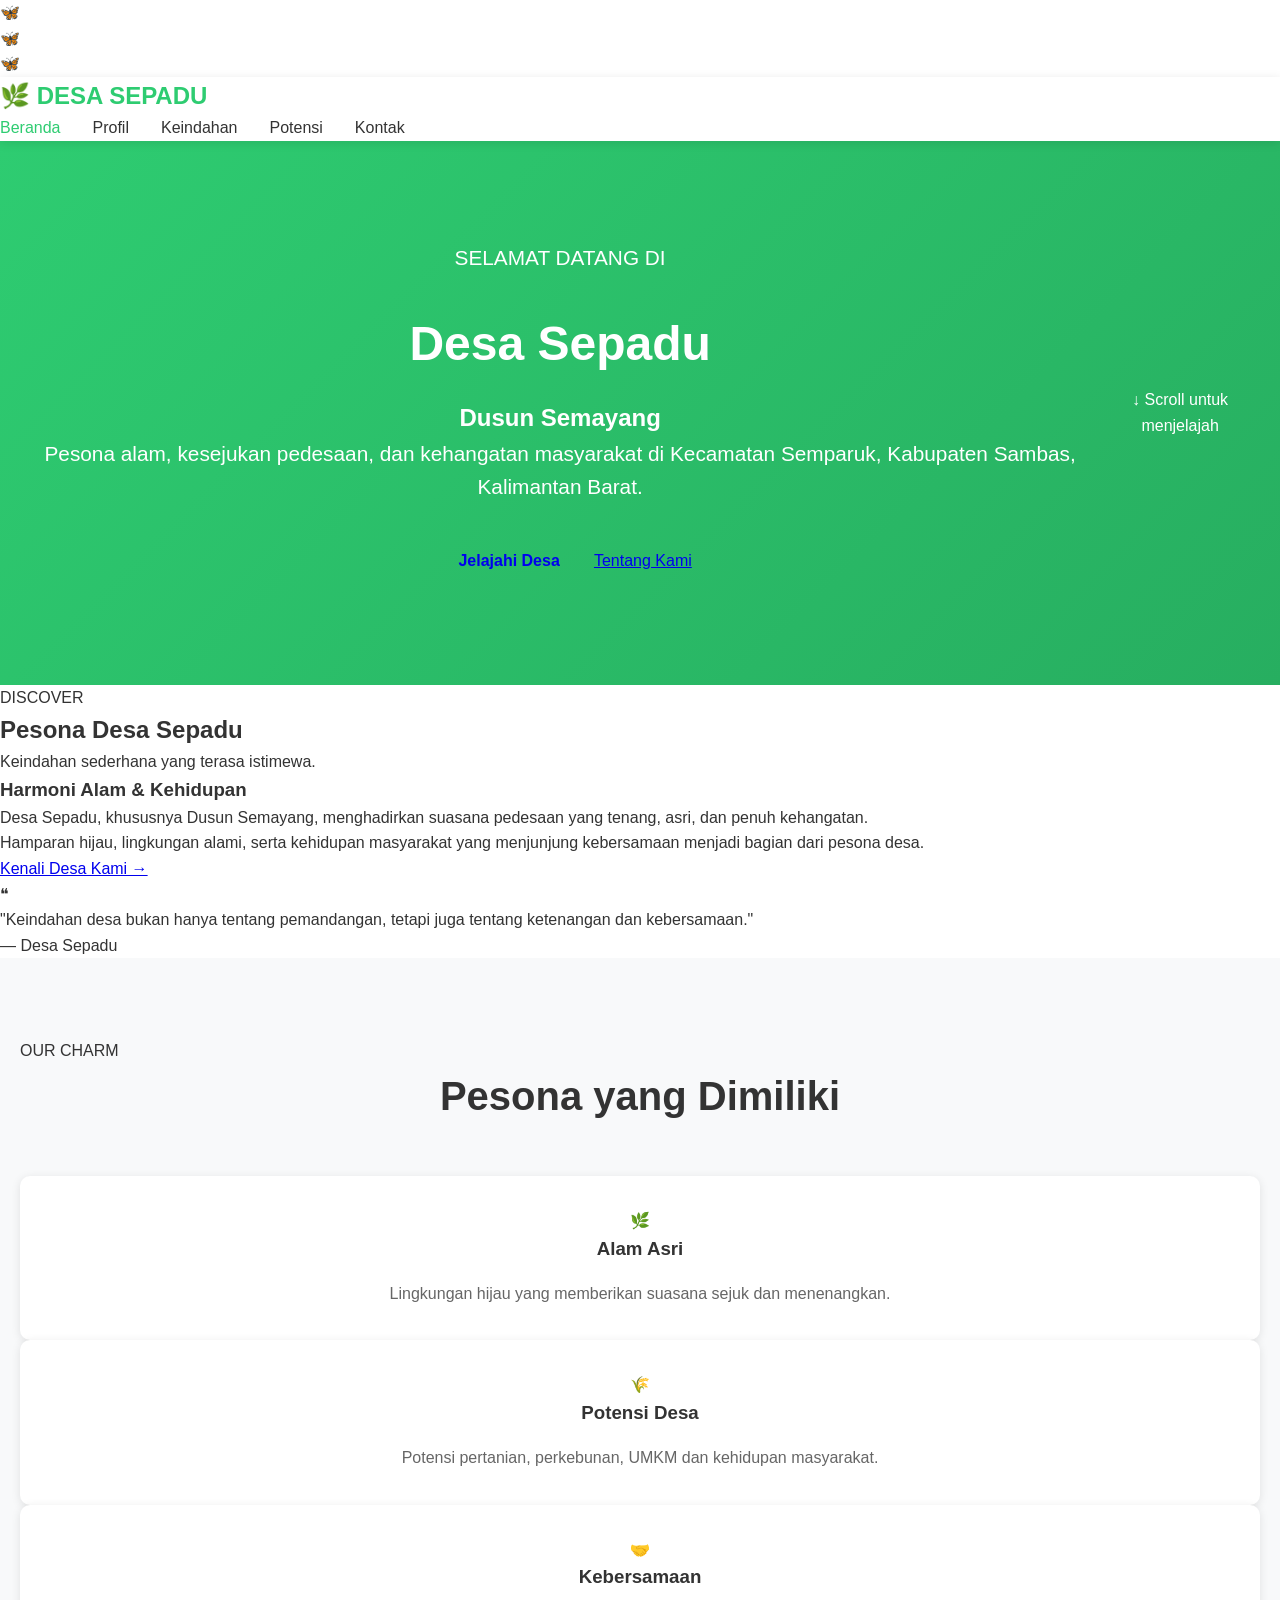
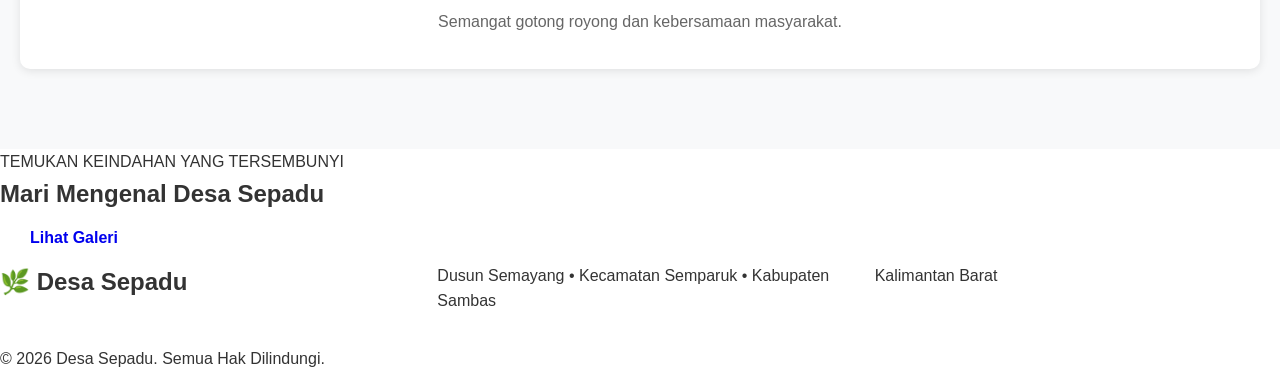
==== index.html @ e0d4a0a9 "Create index.html" ====
<!DOCTYPE html>
<html lang="id">
<head>
    <meta charset="UTF-8">
    <meta name="viewport" content="width=device-width, initial-scale=1.0">

    <title>Desa Sepadu | Dusun Semayang</title>

    <link rel="stylesheet" href="css/style.css">
</head>

<body>

<!-- ANIMASI KUPU-KUPU -->
<div class="butterfly butterfly1">🦋</div>
<div class="butterfly butterfly2">🦋</div>
<div class="butterfly butterfly3">🦋</div>

<header>

    <nav class="navbar">

        <div class="logo">
            <span>🌿</span> DESA SEPADU
        </div>

        <ul class="nav-menu">

            <li>
                <a href="index.html" class="active">
                    Beranda
                </a>
            </li>

            <li>
                <a href="profil.html">
                    Profil
                </a>
            </li>

            <li>
                <a href="keindahan.html">
                    Keindahan
                </a>
            </li>

            <li>
                <a href="potensi.html">
                    Potensi
                </a>
            </li>

            <li>
                <a href="kontak.html">
                    Kontak
                </a>
            </li>

        </ul>

    </nav>

</header>


<!-- HERO -->

<section class="hero">

    <div class="hero-content">

        <p class="small-title">
            SELAMAT DATANG DI
        </p>

        <h1>
            Desa Sepadu
        </h1>

        <h2>
            Dusun Semayang
        </h2>

        <p class="hero-description">
            Pesona alam, kesejukan pedesaan, dan
            kehangatan masyarakat di Kecamatan
            Semparuk, Kabupaten Sambas,
            Kalimantan Barat.
        </p>

        <div class="hero-buttons">

            <a href="keindahan.html" class="btn">
                Jelajahi Desa
            </a>

            <a href="profil.html" class="btn-outline">
                Tentang Kami
            </a>

        </div>

    </div>

    <div class="scroll">
        ↓ Scroll untuk menjelajah
    </div>

</section>


<!-- INTRO -->

<section class="section intro">

    <div class="section-title">

        <span>DISCOVER</span>

        <h2>
            Pesona Desa Sepadu
        </h2>

        <p>
            Keindahan sederhana yang terasa istimewa.
        </p>

    </div>


    <div class="intro-grid">

        <div class="intro-text">

            <h3>
                Harmoni Alam & Kehidupan
            </h3>

            <p>
                Desa Sepadu, khususnya Dusun Semayang,
                menghadirkan suasana pedesaan yang
                tenang, asri, dan penuh kehangatan.
            </p>

            <p>
                Hamparan hijau, lingkungan alami,
                serta kehidupan masyarakat yang
                menjunjung kebersamaan menjadi bagian
                dari pesona desa.
            </p>

            <a href="profil.html" class="text-link">
                Kenali Desa Kami →
            </a>

        </div>


        <div class="quote-card">

            <div class="quote-icon">
                ❝
            </div>

            <p>
                "Keindahan desa bukan hanya tentang
                pemandangan, tetapi juga tentang
                ketenangan dan kebersamaan."
            </p>

            <span>
                — Desa Sepadu
            </span>

        </div>

    </div>

</section>


<!-- KEUNGGULAN -->

<section class="section features">

    <div class="section-title">

        <span>OUR CHARM</span>

        <h2>
            Pesona yang Dimiliki
        </h2>

    </div>


    <div class="feature-grid">

        <div class="feature-card">

            <div class="icon">
                🌿
            </div>

            <h3>
                Alam Asri
            </h3>

            <p>
                Lingkungan hijau yang memberikan
                suasana sejuk dan menenangkan.
            </p>

        </div>


        <div class="feature-card">

            <div class="icon">
                🌾
            </div>

            <h3>
                Potensi Desa
            </h3>

            <p>
                Potensi pertanian, perkebunan,
                UMKM dan kehidupan masyarakat.
            </p>

        </div>


        <div class="feature-card">

            <div class="icon">
                🤝
            </div>

            <h3>
                Kebersamaan
            </h3>

            <p>
                Semangat gotong royong dan
                kebersamaan masyarakat.
            </p>

        </div>

    </div>

</section>


<!-- CTA -->

<section class="cta">

    <div>

        <p>
            TEMUKAN KEINDAHAN YANG TERSEMBUNYI
        </p>

        <h2>
            Mari Mengenal Desa Sepadu
        </h2>

        <a href="keindahan.html" class="btn">
            Lihat Galeri
        </a>

    </div>

</section>


<footer>

    <div class="footer-content">

        <h2>
            🌿 Desa Sepadu
        </h2>

        <p>
            Dusun Semayang • Kecamatan Semparuk
            • Kabupaten Sambas
        </p>

        <p>
            Kalimantan Barat
        </p>

    </div>

    <div class="copyright">
        © 2026 Desa Sepadu. Semua Hak Dilindungi.
    </div>

</footer>


<script src="js/script.js"></script>

</body>
</html>
---- css/style.css ----
* {
    margin: 0;
    padding: 0;
    box-sizing: border-box;
}

:root {
    --primary-color: #2ecc71;
    --secondary-color: #27ae60;
    --text-color: #333;
    --light-text: #666;
    --bg-color: #f8f9fa;
    --white: #ffffff;
    --shadow: 0 2px 10px rgba(0, 0, 0, 0.1);
}

body {
    font-family: 'Segoe UI', Tahoma, Geneva, Verdana, sans-serif;
    line-height: 1.6;
    color: var(--text-color);
}

.container {
    max-width: 1200px;
    margin: 0 auto;
    padding: 0 20px;
}

/* Navigation Bar */
.navbar {
    background-color: var(--white);
    box-shadow: var(--shadow);
    position: sticky;
    top: 0;
    z-index: 100;
}

.navbar .container {
    display: flex;
    justify-content: space-between;
    align-items: center;
    padding: 1rem 20px;
}

.logo {
    font-size: 1.5rem;
    font-weight: bold;
    color: var(--primary-color);
}

.nav-menu {
    display: flex;
    list-style: none;
    gap: 2rem;
}

.nav-menu a {
    text-decoration: none;
    color: var(--text-color);
    transition: color 0.3s ease;
    font-weight: 500;
}

.nav-menu a:hover,
.nav-menu a.active {
    color: var(--primary-color);
}

.hamburger {
    display: none;
    flex-direction: column;
    cursor: pointer;
}

.hamburger span {
    width: 25px;
    height: 3px;
    background-color: var(--text-color);
    margin: 5px 0;
    transition: 0.3s;
}

/* Hero Section */
.hero {
    background: linear-gradient(135deg, var(--primary-color), var(--secondary-color));
    color: var(--white);
    padding: 100px 20px;
    text-align: center;
    min-height: 500px;
    display: flex;
    align-items: center;
    justify-content: center;
}

.hero-content h1 {
    font-size: 3rem;
    margin-bottom: 1rem;
    animation: slideDown 0.8s ease;
}

.hero-content p {
    font-size: 1.3rem;
    margin-bottom: 2rem;
    animation: slideUp 0.8s ease;
}

@keyframes slideDown {
    from {
        opacity: 0;
        transform: translateY(-30px);
    }
    to {
        opacity: 1;
        transform: translateY(0);
    }
}

@keyframes slideUp {
    from {
        opacity: 0;
        transform: translateY(30px);
    }
    to {
        opacity: 1;
        transform: translateY(0);
    }
}

/* Buttons */
.btn {
    display: inline-block;
    padding: 12px 30px;
    border: none;
    border-radius: 5px;
    cursor: pointer;
    text-decoration: none;
    font-weight: 600;
    transition: all 0.3s ease;
    font-size: 1rem;
}

.btn-primary {
    background-color: var(--primary-color);
    color: var(--white);
}

.btn-primary:hover {
    background-color: var(--secondary-color);
    transform: translateY(-2px);
    box-shadow: 0 5px 15px rgba(46, 204, 113, 0.4);
}

.btn-secondary {
    background-color: var(--secondary-color);
    color: var(--white);
}

.btn-secondary:hover {
    background-color: var(--primary-color);
    transform: translateY(-2px);
}

.btn-add {
    background-color: var(--primary-color);
    color: var(--white);
    width: 100%;
    margin-top: 1rem;
}

.btn-add:hover {
    background-color: var(--secondary-color);
}

/* Features Section */
.features {
    padding: 80px 20px;
    background-color: var(--bg-color);
}

.features h2 {
    text-align: center;
    font-size: 2.5rem;
    margin-bottom: 3rem;
    color: var(--text-color);
}

.features-grid {
    display: grid;
    grid-template-columns: repeat(auto-fit, minmax(250px, 1fr));
    gap: 2rem;
}

.feature-card {
    background-color: var(--white);
    padding: 2rem;
    border-radius: 10px;
    text-align: center;
    box-shadow: var(--shadow);
    transition: transform 0.3s ease, box-shadow 0.3s ease;
}

.feature-card:hover {
    transform: translateY(-10px);
    box-shadow: 0 10px 25px rgba(0, 0, 0, 0.15);
}

.feature-icon {
    font-size: 3rem;
    margin-bottom: 1rem;
}

.feature-card h3 {
    color: var(--text-color);
    margin-bottom: 1rem;
}

.feature-card p {
    color: var(--light-text);
    line-height: 1.8;
}

/* Products Section */
.latest-products {
    padding: 80px 20px;
}

.latest-products h2 {
    text-align: center;
    font-size: 2.5rem;
    margin-bottom: 3rem;
    color: var(--text-color);
}

.products-grid {
    display: grid;
    grid-template-columns: repeat(auto-fit, minmax(280px, 1fr));
    gap: 2rem;
    margin-bottom: 2rem;
}

.product-card {
    background-color: var(--white);
    border-radius: 10px;
    overflow: hidden;
    box-shadow: var(--shadow);
    transition: transform 0.3s ease, box-shadow 0.3s ease;
}

.product-card:hover {
    transform: translateY(-8px);
    box-shadow: 0 8px 20px rgba(0, 0, 0, 0.15);
}

.product-image {
    font-size: 4rem;
    padding: 2rem;
    background-color: var(--bg-color);
    text-align: center;
    min-height: 200px;
    display: flex;
    align-items: center;
    justify-content: center;
}

.product-card h3 {
    padding: 1rem 1.5rem 0;
    color: var(--text-color);
}

.product-card p {
    padding: 0 1.5rem;
    color: var(--light-text);
    font-size: 0.95rem;
}

.product-info {
    padding: 1rem 1.5rem;
    display: flex;
    justify-content: space-between;
    align-items: center;
}

.price {
    font-weight: bold;
    color: var(--primary-color);
    font-size: 1.1rem;
}

.badge {
    background-color: var(--primary-color);
    color: var(--white);
    padding: 4px 10px;
    border-radius: 20px;
    font-size: 0.8rem;
}

.text-center {
    text-align: center;
}

/* Page Header */
.page-header {
    background: linear-gradient(135deg, var(--primary-color), var(--secondary-color));
    color: var(--white);
    padding: 60px 20px;
    text-align: center;
}

.page-header h1 {
    font-size: 2.5rem;
    margin-bottom: 1rem;
}

.page-header p {
    font-size: 1.1rem;
}

/* About Section */
.about-section {
    padding: 60px 20px;
}

.about-content {
    margin-bottom: 3rem;
}

.about-content h2 {
    font-size: 2rem;
    color: var(--text-color);
    margin-bottom: 1.5rem;
}

.about-content p {
    color: var(--light-text);
    line-height: 1.8;
    margin-bottom: 1rem;
    text-align: justify;
}

/* Vision & Mission */
.vision-mission {
    display: grid;
    grid-template-columns: repeat(auto-fit, minmax(300px, 1fr));
    gap: 2rem;
    margin-bottom: 3rem;
}

.vision-box,
.mission-box {
    background-color: var(--bg-color);
    padding: 2rem;
    border-radius: 10px;
    border-left: 4px solid var(--primary-color);
}

.vision-box h3,
.mission-box h3 {
    color: var(--text-color);
    margin-bottom: 1rem;
    font-size: 1.3rem;
}

.mission-box ul {
    list-style: none;
    padding-left: 0;
}

.mission-box li {
    color: var(--light-text);
    padding-left: 1.5rem;
    margin-bottom: 0.5rem;
    position: relative;
}

.mission-box li:before {
    content: "✓";
    position: absolute;
    left: 0;
    color: var(--primary-color);
    font-weight: bold;
}

/* Stats */
.stats {
    margin-bottom: 3rem;
}

.stats h2 {
    text-align: center;
    font-size: 2rem;
    color: var(--text-color);
    margin-bottom: 2rem;
}

.stats-grid {
    display: grid;
    grid-template-columns: repeat(auto-fit, minmax(200px, 1fr));
    gap: 2rem;
}

.stat-card {
    background: linear-gradient(135deg, var(--primary-color), var(--secondary-color));
    color: var(--white);
    padding: 2rem;
    border-radius: 10px;
    text-align: center;
}

.stat-card h3 {
    font-size: 2.5rem;
    margin-bottom: 0.5rem;
}

.stat-card p {
    font-size: 1rem;
}

/* Team Section */
.team-section {
    margin-top: 3rem;
}

.team-section h2 {
    text-align: center;
    font-size: 2rem;
    color: var(--text-color);
    margin-bottom: 2rem;
}

.team-grid {
    display: grid;
    grid-template-columns: repeat(auto-fit, minmax(200px, 1fr));
    gap: 2rem;
}

.team-member {
    background-color: var(--bg-color);
    padding: 2rem;
    text-align: center;
    border-radius: 10px;
    box-shadow: var(--shadow);
}

.member-avatar {
    font-size: 4rem;
    margin-bottom: 1rem;
}

.team-member h4 {
    color: var(--text-color);
    margin-bottom: 0.5rem;
}

.team-member p {
    color: var(--light-text);
}

/* Gallery Section */
.gallery-section {
    padding: 60px 20px;
}

.gallery-filter {
    text-align: center;
    margin-bottom: 2rem;
}

.filter-btn {
    background-color: var(--white);
    border: 2px solid var(--primary-color);
    color: var(--primary-color);
    padding: 10px 20px;
    margin: 5px;
    border-radius: 5px;
    cursor: pointer;
    transition: all 0.3s ease;
}

.filter-btn.active,
.filter-btn:hover {
    background-color: var(--primary-color);
    color: var(--white);
}

.gallery-grid {
    display: grid;
    grid-template-columns: repeat(auto-fit, minmax(250px, 1fr));
    gap: 2rem;
}

.gallery-item {
    background-color: var(--white);
    border-radius: 10px;
    overflow: hidden;
    box-shadow: var(--shadow);
    cursor: pointer;
    transition: transform 0.3s ease, box-shadow 0.3s ease;
}

.gallery-item:hover {
    transform: scale(1.05);
    box-shadow: 0 8px 20px rgba(0, 0, 0, 0.2);
}

.gallery-image {
    font-size: 4rem;
    background-color: var(--bg-color);
    padding: 3rem 2rem;
    text-align: center;
    min-height: 250px;
    display: flex;
    align-items: center;
    justify-content: center;
}

.gallery-item h3 {
    padding: 1.5rem;
    text-align: center;
    color: var(--text-color);
}

/* Video Section */
.video-section {
    padding: 60px 20px;
    background-color: var(--bg-color);
}

.video-section h2 {
    text-align: center;
    font-size: 2rem;
    margin-bottom: 2rem;
    color: var(--text-color);
}

.videos-grid {
    display: grid;
    grid-template-columns: repeat(auto-fit, minmax(280px, 1fr));
    gap: 2rem;
}

.video-card {
    background-color: var(--white);
    border-radius: 10px;
    overflow: hidden;
    box-shadow: var(--shadow);
}

.video-placeholder {
    font-size: 4rem;
    background-color: #ddd;
    padding: 4rem 2rem;
    text-align: center;
    min-height: 200px;
    display: flex;
    align-items: center;
    justify-content: center;
}

.video-card h3 {
    padding: 1.5rem 1.5rem 0.5rem;
    color: var(--text-color);
}

.video-card p {
    padding: 0 1.5rem 1.5rem;
    color: var(--light-text);
}

/* Products Section */
.products-section {
    padding: 60px 20px;
}

.products-filter {
    margin-bottom: 2rem;
    text-align: center;
}

.filter-select {
    padding: 10px 15px;
    border: 2px solid var(--primary-color);
    border-radius: 5px;
    font-size: 1rem;
    cursor: pointer;
    background-color: var(--white);
}

/* Contact Section */
.contact-section {
    padding: 60px 20px;
}

.contact-content {
    display: grid;
    grid-template-columns: 1fr 1fr;
    gap: 3rem;
}

.contact-info h2,
.contact-form h2 {
    font-size: 1.8rem;
    color: var(--text-color);
    margin-bottom: 2rem;
}

.info-box {
    display: flex;
    gap: 1.5rem;
    margin-bottom: 2rem;
    padding: 1.5rem;
    background-color: var(--bg-color);
    border-radius: 10px;
}

.info-icon {
    font-size: 2rem;
    min-width: 60px;
    text-align: center;
}

.info-text h3 {
    color: var(--text-color);
    margin-bottom: 0.5rem;
}

.info-text p {
    color: var(--light-text);
    line-height: 1.6;
}

.social-links {
    margin-top: 2rem;
}

.social-links h3 {
    margin-bottom: 1rem;
    color: var(--text-color);
}

.social-icons {
    display: flex;
    gap: 1rem;
}

.social-icon {
    width: 40px;
    height: 40px;
    background-color: var(--primary-color);
    color: var(--white);
    border-radius: 50%;
    display: flex;
    align-items: center;
    justify-content: center;
    text-decoration: none;
    transition: all 0.3s ease;
}

.social-icon:hover {
    background-color: var(--secondary-color);
    transform: translateY(-3px);
}

/* Form Styles */
.form-group {
    margin-bottom: 1.5rem;
}

.form-group label {
    display: block;
    margin-bottom: 0.5rem;
    color: var(--text-color);
    font-weight: 500;
}

.form-group input,
.form-group select,
.form-group textarea {
    width: 100%;
    padding: 12px;
    border: 1px solid #ddd;
    border-radius: 5px;
    font-family: inherit;
    font-size: 1rem;
    transition: border-color 0.3s ease;
}

.form-group input:focus,
.form-group select:focus,
.form-group textarea:focus {
    outline: none;
    border-color: var(--primary-color);
    box-shadow: 0 0 5px rgba(46, 204, 113, 0.3);
}

/* Map Section */
.map-section {
    padding: 60px 20px;
    background-color: var(--bg-color);
}

.map-section h2 {
    text-align: center;
    font-size: 2rem;
    color: var(--text-color);
    margin-bottom: 2rem;
}

.map-container {
    max-width: 100%;
    height: 400px;
    border-radius: 10px;
    overflow: hidden;
    box-shadow: var(--shadow);
}

.map-placeholder {
    width: 100%;
    height: 100%;
    background: linear-gradient(135deg, #ecf0f1, #bdc3c7);
    display: flex;
    flex-direction: column;
    align-items: center;
    justify-content: center;
    font-size: 2rem;
    color: var(--text-color);
}

/* FAQ Section */
.faq-section {
    padding: 60px 20px;
}

.faq-section h2 {
    text-align: center;
    font-size: 2rem;
    color: var(--text-color);
    margin-bottom: 2rem;
}

.faq-grid {
    display: grid;
    grid-template-columns: repeat(auto-fit, minmax(300px, 1fr));
    gap: 2rem;
}

.faq-item {
    background-color: var(--bg-color);
    padding: 2rem;
    border-radius: 10px;
    border-left: 4px solid var(--primary-color);
}

.faq-item h3 {
    color: var(--text-color);
    margin-bottom: 1rem;
    font-size: 1.1rem;
}

.faq-item p {
    color: var(--light-text);
    line-height: 1.7;
}

/* CTA Section */
.cta-section {
    background: linear-gradient(135deg, var(--primary-color), var(--secondary-color));
    color: var(--white);
    padding: 60px 20px;
    text-align: center;
}

.cta-section h2 {
    font-size: 2.5rem;
    margin-bottom: 1rem;
}

.cta-section p {
    font-size: 1.2rem;
    margin-bottom: 2rem;
}

/* Footer */
.footer {
    background-color: #2c3e50;
    color: var(--white);
    padding: 50px 20px 20px;
}

.footer-content {
    display: grid;
    grid-template-columns: repeat(auto-fit, minmax(250px, 1fr));
    gap: 2rem;
    margin-bottom: 2rem;
}

.footer-section h4 {
    margin-bottom: 1rem;
    font-size: 1.1rem;
}

.footer-section p,
.footer-section li {
    color: #bdc3c7;
    margin-bottom: 0.5rem;
    line-height: 1.8;
}

.footer-section ul {
    list-style: none;
}

.footer-section a {
    color: #bdc3c7;
    text-decoration: none;
    transition: color 0.3s ease;
}

.footer-section a:hover {
    color: var(--primary-color);
}

.footer-bottom {
    text-align: center;
    padding-top: 2rem;
    border-top: 1px solid #34495e;
    color: #95a5a6;
}

/* Responsive Design */
@media (max-width: 768px) {
    .nav-menu {
        display: none;
    }

    .hamburger {
        display: flex;
    }

    .hero-content h1 {
        font-size: 2rem;
    }

    .hero-content p {
        font-size: 1rem;
    }

    .features h2,
    .latest-products h2 {
        font-size: 1.8rem;
    }

    .features-grid,
    .products-grid {
        grid-template-columns: 1fr;
    }

    .page-header h1 {
        font-size: 1.8rem;
    }

    .stats-grid {
        grid-template-columns: 1fr 1fr;
    }

    .contact-content {
        grid-template-columns: 1fr;
    }

    .vision-mission {
        grid-template-columns: 1fr;
    }
}

@media (max-width: 480px) {
    .hero-content h1 {
        font-size: 1.5rem;
    }

    .hero {
        padding: 50px 20px;
        min-height: 300px;
    }

    .nav-menu {
        gap: 1rem;
    }

    .features-grid,
    .products-grid,
    .gallery-grid,
    .stats-grid {
        grid-template-columns: 1fr;
    }

    .logo {
        font-size: 1.2rem;
    }
}
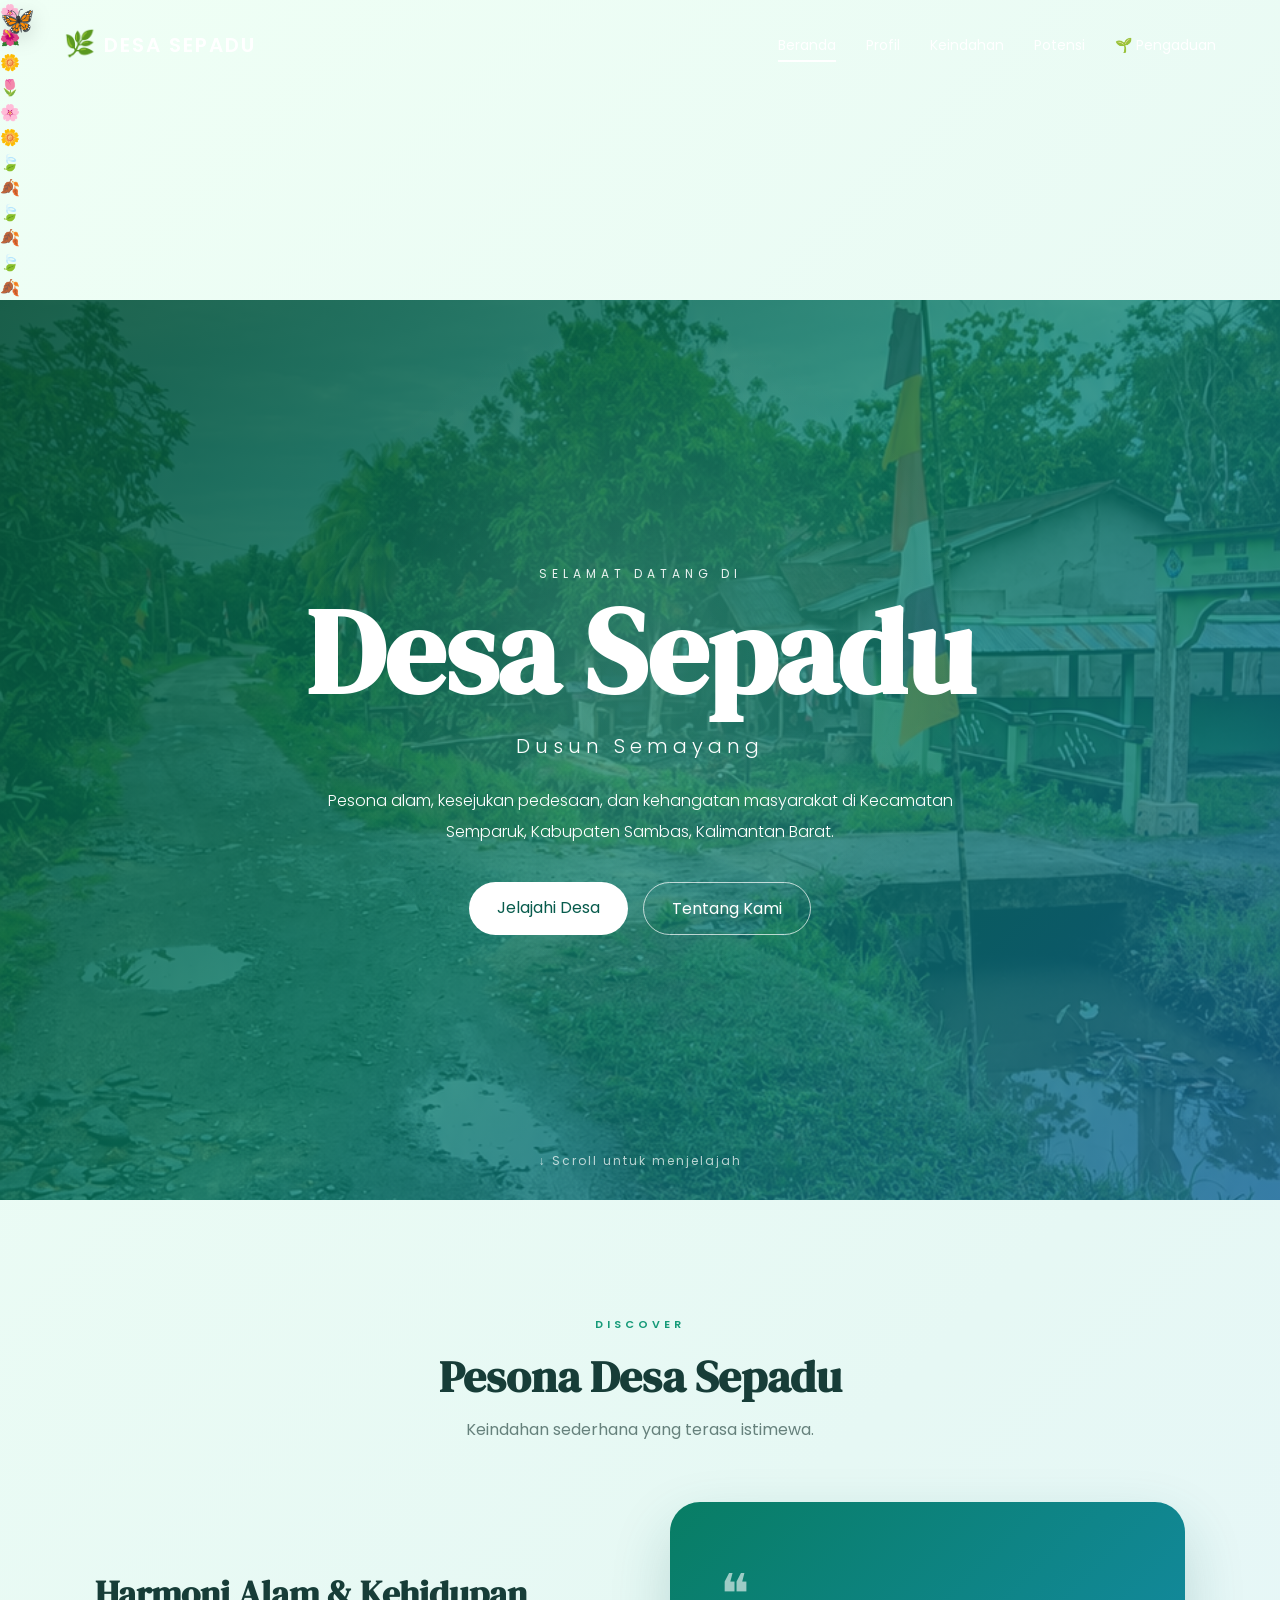
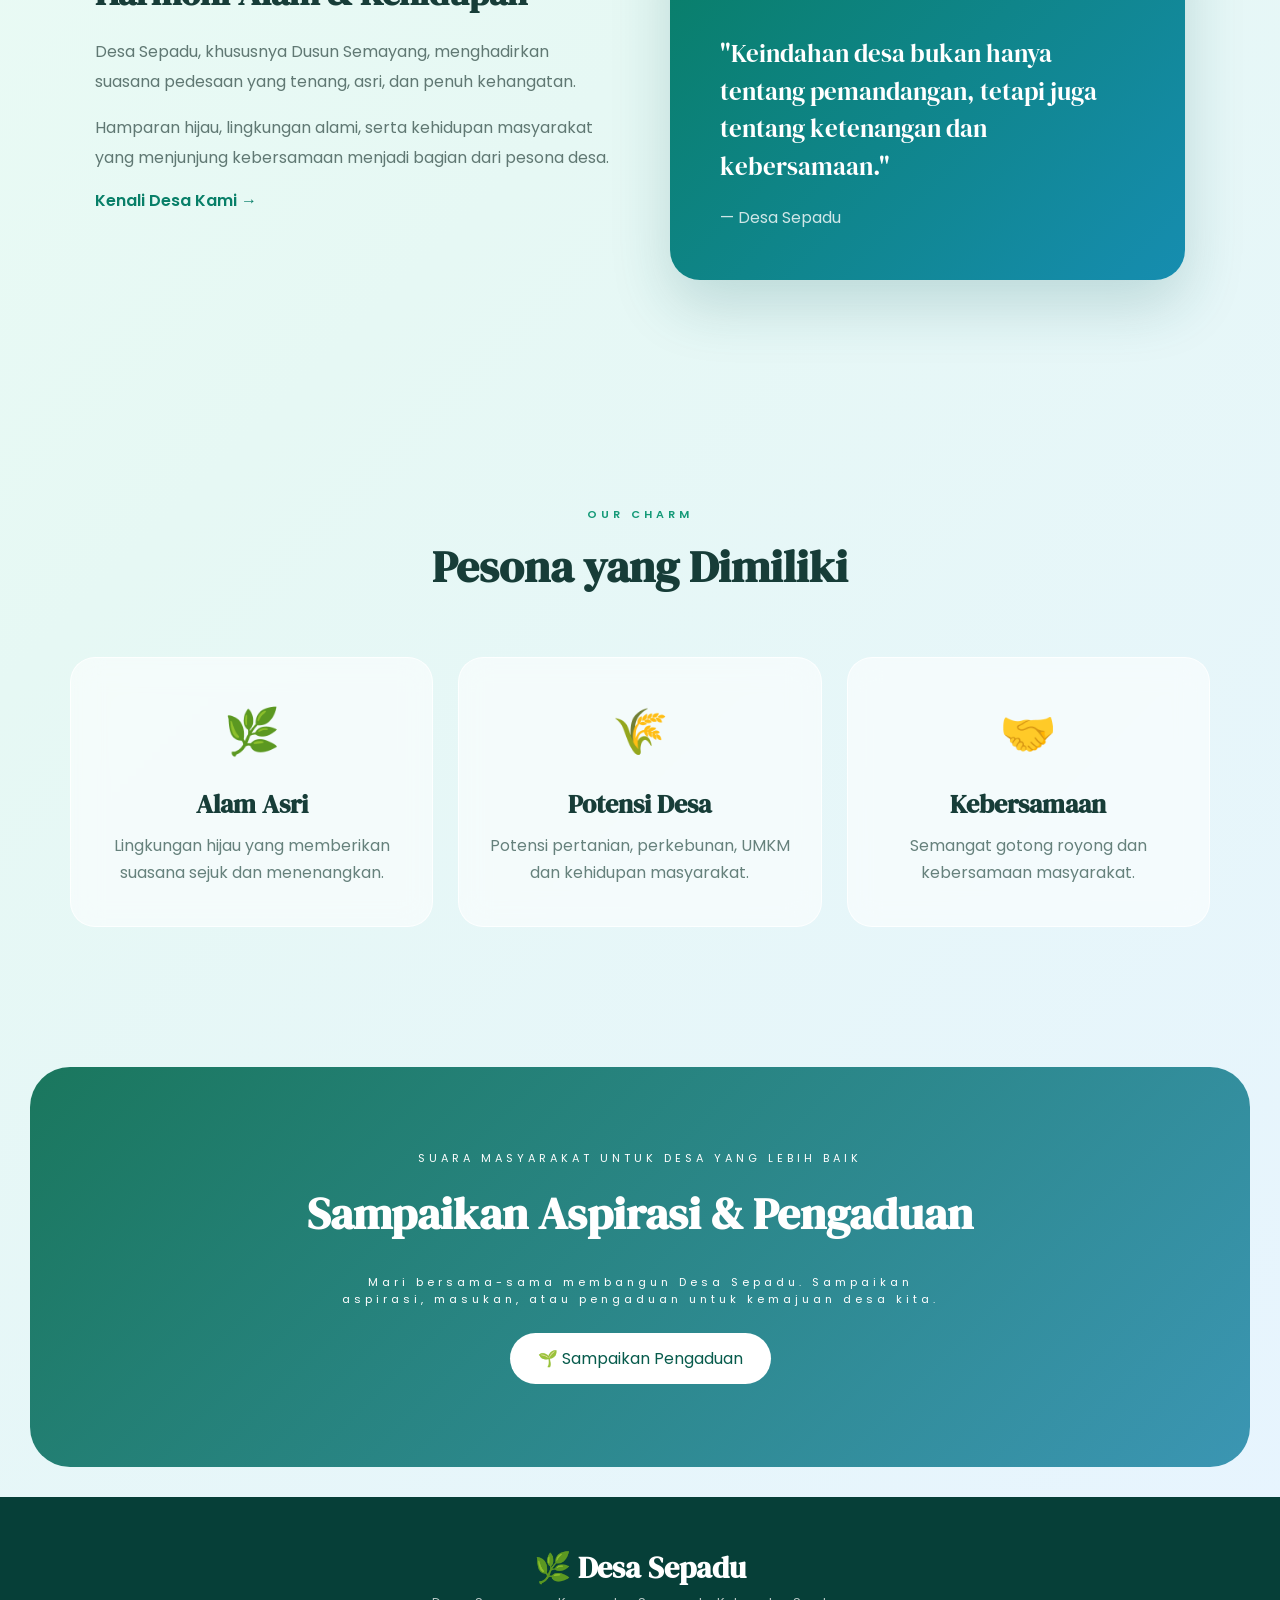
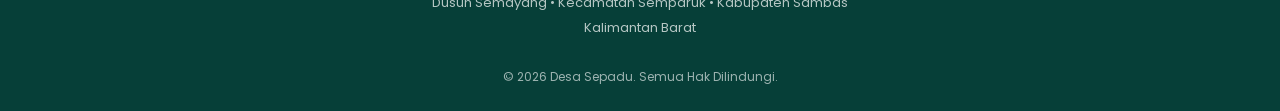
==== commit 5f8ce929: "Create index.html" ====
--- a/index.html
+++ b/index.html
@@ -11,10 +11,32 @@
 
 <body>
 
-<!-- ANIMASI KUPU-KUPU -->
+<!-- ================= DEKORASI ALAM ================= -->
+
+<!-- KUPU-KUPU -->
 <div class="butterfly butterfly1">🦋</div>
 <div class="butterfly butterfly2">🦋</div>
 <div class="butterfly butterfly3">🦋</div>
+<div class="butterfly butterfly4">🦋</div>
+
+<!-- BUNGA -->
+<div class="flower flower1">🌸</div>
+<div class="flower flower2">🌺</div>
+<div class="flower flower3">🌼</div>
+<div class="flower flower4">🌷</div>
+<div class="flower flower5">🌸</div>
+<div class="flower flower6">🌼</div>
+
+<!-- DAUN BERGUGURAN -->
+<div class="falling-leaf leaf1">🍃</div>
+<div class="falling-leaf leaf2">🍂</div>
+<div class="falling-leaf leaf3">🍃</div>
+<div class="falling-leaf leaf4">🍂</div>
+<div class="falling-leaf leaf5">🍃</div>
+<div class="falling-leaf leaf6">🍂</div>
+
+
+<!-- ================= HEADER ================= -->
 
 <header>
 
@@ -50,9 +72,10 @@
                 </a>
             </li>
 
-            <li>
-                <a href="kontak.html">
-                    Kontak
+            <!-- KONTAK DIGANTI MENJADI PENGADUAN -->
+            <li>
+                <a href="pengaduan.html">
+                    🌱 Pengaduan
                 </a>
             </li>
 
@@ -63,7 +86,7 @@
 </header>
 
 
-<!-- HERO -->
+<!-- ================= HERO ================= -->
 
 <section class="hero">
 
@@ -109,7 +132,7 @@
 </section>
 
 
-<!-- INTRO -->
+<!-- ================= INTRO ================= -->
 
 <section class="section intro">
 
@@ -179,7 +202,7 @@
 </section>
 
 
-<!-- KEUNGGULAN -->
+<!-- ================= KEUNGGULAN ================= -->
 
 <section class="section features">
 
@@ -254,28 +277,36 @@
 </section>
 
 
-<!-- CTA -->
+<!-- ================= CTA PENGADUAN ================= -->
 
 <section class="cta">
 
     <div>
 
         <p>
-            TEMUKAN KEINDAHAN YANG TERSEMBUNYI
-        </p>
-
-        <h2>
-            Mari Mengenal Desa Sepadu
-        </h2>
-
-        <a href="keindahan.html" class="btn">
-            Lihat Galeri
+            SUARA MASYARAKAT UNTUK DESA YANG LEBIH BAIK
+        </p>
+
+        <h2>
+            Sampaikan Aspirasi & Pengaduan
+        </h2>
+
+        <p style="margin:15px auto 25px; max-width:600px;">
+            Mari bersama-sama membangun Desa Sepadu.
+            Sampaikan aspirasi, masukan, atau pengaduan
+            untuk kemajuan desa kita.
+        </p>
+
+        <a href="pengaduan.html" class="btn">
+            🌱 Sampaikan Pengaduan
         </a>
 
     </div>
 
 </section>
 
+
+<!-- ================= FOOTER ================= -->
 
 <footer>
 
--- a/css/style.css
+++ b/css/style.css
@@ -1,898 +1,1573 @@
+@import url('https://fonts.googleapis.com/css2?family=DM+Serif+Display&family=Poppins:wght@300;400;500;600&display=swap');
+
+
 * {
     margin: 0;
     padding: 0;
     box-sizing: border-box;
 }
 
-:root {
-    --primary-color: #2ecc71;
-    --secondary-color: #27ae60;
-    --text-color: #333;
-    --light-text: #666;
-    --bg-color: #f8f9fa;
-    --white: #ffffff;
-    --shadow: 0 2px 10px rgba(0, 0, 0, 0.1);
-}
+
+html {
+    scroll-behavior: smooth;
+}
+
 
 body {
-    font-family: 'Segoe UI', Tahoma, Geneva, Verdana, sans-serif;
-    line-height: 1.6;
-    color: var(--text-color);
-}
-
-.container {
+    font-family: 'Poppins', sans-serif;
+    color: #173d38;
+
+    background:
+        linear-gradient(
+            135deg,
+            #effff5,
+            #e6f8f4,
+            #e7f4ff
+        );
+
+    overflow-x: hidden;
+}
+
+
+a {
+    text-decoration: none;
+    color: inherit;
+}
+
+
+/* =========================
+   NAVBAR
+========================= */
+
+header {
+    position: absolute;
+    top: 0;
+    width: 100%;
+    z-index: 100;
+}
+
+
+.navbar {
+    width: 90%;
     max-width: 1200px;
-    margin: 0 auto;
-    padding: 0 20px;
-}
-
-/* Navigation Bar */
-.navbar {
-    background-color: var(--white);
-    box-shadow: var(--shadow);
-    position: sticky;
-    top: 0;
-    z-index: 100;
-}
-
-.navbar .container {
+    margin: auto;
+
     display: flex;
     justify-content: space-between;
     align-items: center;
-    padding: 1rem 20px;
-}
+
+    padding: 25px 0;
+}
+
 
 .logo {
-    font-size: 1.5rem;
-    font-weight: bold;
-    color: var(--primary-color);
-}
+    color: white;
+    font-size: 20px;
+    font-weight: 600;
+    letter-spacing: 2px;
+}
+
+
+.logo span {
+    font-size: 25px;
+}
+
 
 .nav-menu {
     display: flex;
+    gap: 30px;
     list-style: none;
-    gap: 2rem;
-}
+}
+
 
 .nav-menu a {
-    text-decoration: none;
-    color: var(--text-color);
-    transition: color 0.3s ease;
-    font-weight: 500;
-}
-
-.nav-menu a:hover,
-.nav-menu a.active {
-    color: var(--primary-color);
-}
-
-.hamburger {
-    display: none;
-    flex-direction: column;
-    cursor: pointer;
-}
-
-.hamburger span {
-    width: 25px;
-    height: 3px;
-    background-color: var(--text-color);
-    margin: 5px 0;
-    transition: 0.3s;
-}
-
-/* Hero Section */
+    color: white;
+    font-size: 14px;
+    position: relative;
+    transition: .3s;
+}
+
+
+.nav-menu a::after {
+    content: '';
+
+    position: absolute;
+
+    width: 0;
+    height: 2px;
+
+    bottom: -7px;
+    left: 50%;
+
+    background: white;
+
+    transition: .3s;
+}
+
+
+.nav-menu a:hover::after,
+.nav-menu a.active::after {
+    width: 100%;
+    left: 0;
+}
+
+
+/* =========================
+   HERO
+========================= */
+
 .hero {
-    background: linear-gradient(135deg, var(--primary-color), var(--secondary-color));
-    color: var(--white);
-    padding: 100px 20px;
-    text-align: center;
-    min-height: 500px;
+
+    min-height: 100vh;
+
     display: flex;
     align-items: center;
     justify-content: center;
-}
-
-.hero-content h1 {
-    font-size: 3rem;
-    margin-bottom: 1rem;
-    animation: slideDown 0.8s ease;
-}
-
-.hero-content p {
-    font-size: 1.3rem;
-    margin-bottom: 2rem;
-    animation: slideUp 0.8s ease;
-}
-
-@keyframes slideDown {
+
+    text-align: center;
+
+    color: white;
+
+    position: relative;
+
+    background:
+        linear-gradient(
+            135deg,
+            rgba(5,80,55,.90),
+            rgba(8,130,105,.75),
+            rgba(20,110,160,.75)
+        ),
+        url("../images/desa.jpg");
+
+    background-size: cover;
+    background-position: center;
+
+}
+
+
+.hero::before {
+
+    content: '';
+
+    position: absolute;
+
+    inset: 0;
+
+    background:
+        radial-gradient(
+            circle at 50% 40%,
+            rgba(255,255,255,.15),
+            transparent 40%
+        );
+
+}
+
+
+.hero-content {
+    position: relative;
+    z-index: 2;
+
+    max-width: 800px;
+
+    animation: fadeUp 1.2s ease;
+}
+
+
+.small-title {
+
+    letter-spacing: 5px;
+
+    font-size: 12px;
+
+    margin-bottom: 15px;
+
+    opacity: .9;
+
+}
+
+
+.hero h1 {
+
+    font-family: 'DM Serif Display', serif;
+
+    font-size: clamp(
+        60px,
+        10vw,
+        120px
+    );
+
+    line-height: .9;
+
+}
+
+
+.hero h2 {
+
+    font-weight: 300;
+
+    letter-spacing: 5px;
+
+    font-size: 20px;
+
+    margin: 25px 0;
+
+}
+
+
+.hero-description {
+
+    max-width: 650px;
+
+    margin: auto;
+
+    line-height: 1.9;
+
+    font-weight: 300;
+
+}
+
+
+.hero-buttons {
+
+    display: flex;
+
+    justify-content: center;
+
+    gap: 15px;
+
+    margin-top: 35px;
+
+}
+
+
+.btn,
+.btn-outline {
+
+    padding: 13px 28px;
+
+    border-radius: 50px;
+
+    transition: .4s;
+
+    display: inline-block;
+
+}
+
+
+.btn {
+
+    color: #075b4c;
+
+    background: white;
+
+}
+
+
+.btn:hover {
+
+    transform: translateY(-5px);
+
+    box-shadow:
+        0 15px 35px
+        rgba(0,0,0,.2);
+
+}
+
+
+.btn-outline {
+
+    color: white;
+
+    border: 1px solid rgba(255,255,255,.7);
+
+}
+
+
+.btn-outline:hover {
+
+    background: rgba(255,255,255,.15);
+
+}
+
+
+.scroll {
+
+    position: absolute;
+
+    bottom: 30px;
+
+    font-size: 12px;
+
+    letter-spacing: 2px;
+
+    opacity: .7;
+
+}
+
+
+/* =========================
+   SECTION
+========================= */
+
+.section {
+
+    max-width: 1150px;
+
+    margin: auto;
+
+    padding: 110px 30px;
+
+}
+
+
+.section-title {
+
+    text-align: center;
+
+    margin-bottom: 60px;
+
+}
+
+
+.section-title span,
+.label {
+
+    font-size: 11px;
+
+    letter-spacing: 4px;
+
+    color: #159a78;
+
+    font-weight: 600;
+
+}
+
+
+.section-title h2 {
+
+    font-family: 'DM Serif Display', serif;
+
+    font-size: 45px;
+
+    margin: 10px 0;
+
+}
+
+
+.section-title p {
+
+    color: #66817c;
+
+}
+
+
+/* =========================
+   INTRO
+========================= */
+
+.intro-grid {
+
+    display: grid;
+
+    grid-template-columns:
+        1fr 1fr;
+
+    gap: 60px;
+
+    align-items: center;
+
+}
+
+
+.intro-text h3 {
+
+    font-family:
+        'DM Serif Display',
+        serif;
+
+    font-size: 35px;
+
+    margin-bottom: 20px;
+
+}
+
+
+.intro-text p {
+
+    line-height: 1.9;
+
+    color: #607873;
+
+    margin-bottom: 15px;
+
+}
+
+
+.text-link {
+
+    color: #087f68;
+
+    font-weight: 600;
+
+}
+
+
+.quote-card {
+
+    padding: 50px;
+
+    border-radius: 30px;
+
+    color: white;
+
+    background:
+        linear-gradient(
+            135deg,
+            #087d64,
+            #168db0
+        );
+
+    box-shadow:
+        0 25px 60px
+        rgba(20,100,100,.2);
+
+}
+
+
+.quote-icon {
+
+    font-size: 55px;
+
+    opacity: .6;
+
+}
+
+
+.quote-card p {
+
+    font-family:
+        'DM Serif Display',
+        serif;
+
+    font-size: 25px;
+
+    line-height: 1.5;
+
+}
+
+
+.quote-card span {
+
+    display: block;
+
+    margin-top: 20px;
+
+    opacity: .8;
+
+}
+
+
+/* =========================
+   FEATURES
+========================= */
+
+.features {
+
+    max-width: 1200px;
+
+}
+
+
+.feature-grid {
+
+    display: grid;
+
+    grid-template-columns:
+        repeat(3, 1fr);
+
+    gap: 25px;
+
+}
+
+
+.feature-card {
+
+    padding: 40px 30px;
+
+    text-align: center;
+
+    background:
+        rgba(255,255,255,.55);
+
+    backdrop-filter: blur(15px);
+
+    border:
+        1px solid
+        rgba(255,255,255,.8);
+
+    border-radius: 25px;
+
+    transition: .4s;
+
+}
+
+
+.feature-card:hover {
+
+    transform:
+        translateY(-12px);
+
+    box-shadow:
+        0 25px 50px
+        rgba(20,100,100,.15);
+
+}
+
+
+.icon {
+
+    font-size: 45px;
+
+    margin-bottom: 20px;
+
+}
+
+
+.feature-card h3 {
+
+    font-family:
+        'DM Serif Display',
+        serif;
+
+    font-size: 26px;
+
+    margin-bottom: 10px;
+
+}
+
+
+.feature-card p {
+
+    color: #66817c;
+
+    line-height: 1.7;
+
+}
+
+
+/* =========================
+   CTA
+========================= */
+
+.cta {
+
+    margin: 30px;
+
+    min-height: 400px;
+
+    border-radius: 40px;
+
+    display: flex;
+
+    justify-content: center;
+
+    align-items: center;
+
+    text-align: center;
+
+    color: white;
+
+    background:
+        linear-gradient(
+            135deg,
+            rgba(4,105,77,.9),
+            rgba(16,126,160,.8)
+        ),
+        url("../images/alam.jpg");
+
+    background-size: cover;
+
+    background-position: center;
+
+}
+
+
+.cta p {
+
+    font-size: 11px;
+
+    letter-spacing: 4px;
+
+}
+
+
+.cta h2 {
+
+    font-family:
+        'DM Serif Display',
+        serif;
+
+    font-size: 45px;
+
+    margin: 15px 0 30px;
+
+}
+
+
+/* =========================
+   PAGE HERO
+========================= */
+
+.page-hero {
+
+    height: 60vh;
+
+    display: flex;
+
+    justify-content: center;
+
+    align-items: center;
+
+    text-align: center;
+
+    color: white;
+
+    background:
+        linear-gradient(
+            135deg,
+            rgba(3,80,60,.9),
+            rgba(20,120,160,.8)
+        ),
+        url("../images/desa.jpg");
+
+    background-size: cover;
+
+    background-position: center;
+
+}
+
+
+.page-hero p {
+
+    letter-spacing: 4px;
+
+    font-size: 11px;
+
+}
+
+
+.page-hero h1 {
+
+    font-family:
+        'DM Serif Display',
+        serif;
+
+    font-size: 60px;
+
+    margin: 10px 0;
+
+}
+
+
+.page-hero span {
+
+    opacity: .85;
+
+}
+
+
+/* =========================
+   ABOUT
+========================= */
+
+.about-grid {
+
+    display: grid;
+
+    grid-template-columns:
+        1.4fr .8fr;
+
+    gap: 70px;
+
+    align-items: center;
+
+}
+
+
+.about-grid h2 {
+
+    font-family:
+        'DM Serif Display',
+        serif;
+
+    font-size: 45px;
+
+    margin: 15px 0 25px;
+
+}
+
+
+.about-grid p {
+
+    color: #607873;
+
+    line-height: 1.9;
+
+    margin-bottom: 15px;
+
+}
+
+
+.glass-card {
+
+    padding: 40px;
+
+    border-radius: 30px;
+
+    background:
+        rgba(255,255,255,.55);
+
+    backdrop-filter:
+        blur(20px);
+
+    border:
+        1px solid
+        rgba(255,255,255,.8);
+
+    box-shadow:
+        0 20px 50px
+        rgba(30,100,100,.1);
+
+}
+
+
+.glass-card h3 {
+
+    margin-bottom: 25px;
+
+    font-family:
+        'DM Serif Display',
+        serif;
+
+    font-size: 28px;
+
+}
+
+
+.glass-card p {
+
+    padding: 10px 0;
+
+    border-bottom:
+        1px solid
+        rgba(30,100,100,.1);
+
+}
+
+
+/* =========================
+   QUOTE
+========================= */
+
+.quote-section {
+
+    padding: 100px 30px;
+
+    text-align: center;
+
+    color: white;
+
+    background:
+        linear-gradient(
+            135deg,
+            #087b63,
+            #147fa3
+        );
+
+}
+
+
+.quote-section span {
+
+    font-size: 11px;
+
+    letter-spacing: 4px;
+
+}
+
+
+.quote-section h2 {
+
+    max-width: 800px;
+
+    margin: 20px auto;
+
+    font-family:
+        'DM Serif Display',
+        serif;
+
+    font-size: 45px;
+
+}
+
+
+/* =========================
+   GALLERY
+========================= */
+
+.gallery {
+
+    display: grid;
+
+    grid-template-columns:
+        repeat(2,1fr);
+
+    gap: 25px;
+
+}
+
+
+.gallery-item {
+
+    height: 350px;
+
+    border-radius: 25px;
+
+    overflow: hidden;
+
+    position: relative;
+
+}
+
+
+.gallery-item.large {
+
+    grid-row: span 2;
+
+    height: 725px;
+
+}
+
+
+.gallery-item img {
+
+    width: 100%;
+
+    height: 100%;
+
+    object-fit: cover;
+
+    transition: .7s;
+
+}
+
+
+.gallery-item:hover img {
+
+    transform: scale(1.08);
+
+}
+
+
+.gallery-caption {
+
+    position: absolute;
+
+    bottom: 0;
+
+    left: 0;
+
+    right: 0;
+
+    padding: 30px;
+
+    color: white;
+
+    background:
+        linear-gradient(
+            transparent,
+            rgba(0,0,0,.7)
+        );
+
+}
+
+
+.gallery-caption h3 {
+
+    font-family:
+        'DM Serif Display',
+        serif;
+
+    font-size: 25px;
+
+}
+
+
+/* =========================
+   POTENTIAL
+========================= */
+
+.potential-grid {
+
+    display: grid;
+
+    grid-template-columns:
+        repeat(4,1fr);
+
+    gap: 20px;
+
+}
+
+
+.potential-card {
+
+    padding: 35px 25px;
+
+    text-align: center;
+
+    background: white;
+
+    border-radius: 25px;
+
+    transition: .4s;
+
+}
+
+
+.potential-card:hover {
+
+    transform: translateY(-10px);
+
+    background:
+        linear-gradient(
+            135deg,
+            #087e65,
+            #1689a8
+        );
+
+    color: white;
+
+}
+
+
+.potential-icon {
+
+    font-size: 50px;
+
+    margin-bottom: 20px;
+
+}
+
+
+.potential-card h3 {
+
+    font-family:
+        'DM Serif Display',
+        serif;
+
+    font-size: 25px;
+
+    margin-bottom: 12px;
+
+}
+
+
+.potential-card p {
+
+    color: #6b827e;
+
+    line-height: 1.7;
+
+}
+
+
+.potential-card:hover p {
+
+    color: white;
+
+}
+
+
+/* =========================
+   CONTACT
+========================= */
+
+.contact-grid {
+
+    display: grid;
+
+    grid-template-columns:
+        1fr 1fr;
+
+    gap: 70px;
+
+}
+
+
+.contact-info h2 {
+
+    font-family:
+        'DM Serif Display',
+        serif;
+
+    font-size: 45px;
+
+    margin: 15px 0 25px;
+
+}
+
+
+.contact-info > p {
+
+    color: #66817c;
+
+    line-height: 1.8;
+
+    margin-bottom: 30px;
+
+}
+
+
+.contact-item {
+
+    display: flex;
+
+    gap: 20px;
+
+    margin: 25px 0;
+
+}
+
+
+.contact-item > div:first-child {
+
+    font-size: 25px;
+
+}
+
+
+.contact-item h4 {
+
+    margin-bottom: 5px;
+
+}
+
+
+.contact-item p {
+
+    color: #66817c;
+
+    line-height: 1.6;
+
+}
+
+
+.contact-form form {
+
+    display: flex;
+
+    flex-direction: column;
+
+    gap: 15px;
+
+}
+
+
+.contact-form input,
+.contact-form textarea {
+
+    width: 100%;
+
+    padding: 15px 18px;
+
+    border: none;
+
+    outline: none;
+
+    border-radius: 15px;
+
+    background:
+        rgba(235,248,245,.8);
+
+    font-family:
+        'Poppins',
+        sans-serif;
+
+}
+
+
+.contact-form button {
+
+    padding: 15px;
+
+    border: none;
+
+    border-radius: 50px;
+
+    cursor: pointer;
+
+    color: white;
+
+    font-family:
+        'Poppins',
+        sans-serif;
+
+    background:
+        linear-gradient(
+            135deg,
+            #087d64,
+            #168eae
+        );
+
+    transition: .3s;
+
+}
+
+
+.contact-form button:hover {
+
+    transform:
+        translateY(-3px);
+
+    box-shadow:
+        0 15px 30px
+        rgba(20,120,130,.25);
+
+}
+
+
+/* =========================
+   BUTTERFLY
+========================= */
+
+.butterfly {
+
+    position: fixed;
+
+    z-index: 200;
+
+    font-size: 28px;
+
+    pointer-events: none;
+
+    filter:
+        drop-shadow(
+            0 5px 10px
+            rgba(0,0,0,.15)
+        );
+
+}
+
+
+.butterfly1 {
+
+    top: 25%;
+
+    left: -50px;
+
+    animation:
+        fly1 18s linear infinite;
+
+}
+
+
+.butterfly2 {
+
+    top: 60%;
+
+    left: -50px;
+
+    font-size: 22px;
+
+    animation:
+        fly2 23s linear infinite;
+
+    animation-delay: 4s;
+
+}
+
+
+.butterfly3 {
+
+    top: 40%;
+
+    left: -50px;
+
+    font-size: 35px;
+
+    animation:
+        fly3 27s linear infinite;
+
+    animation-delay: 8s;
+
+}
+
+
+@keyframes fly1 {
+
+    0% {
+
+        transform:
+            translateX(-50px)
+            translateY(0)
+            rotate(10deg);
+
+    }
+
+    25% {
+
+        transform:
+            translateX(30vw)
+            translateY(-80px)
+            rotate(-10deg);
+
+    }
+
+    50% {
+
+        transform:
+            translateX(60vw)
+            translateY(50px)
+            rotate(10deg);
+
+    }
+
+    75% {
+
+        transform:
+            translateX(90vw)
+            translateY(-100px)
+            rotate(-10deg);
+
+    }
+
+    100% {
+
+        transform:
+            translateX(110vw)
+            translateY(20px)
+            rotate(10deg);
+
+    }
+
+}
+
+
+@keyframes fly2 {
+
+    0% {
+
+        transform:
+            translateX(-50px)
+            translateY(30px)
+            rotate(-10deg);
+
+    }
+
+    50% {
+
+        transform:
+            translateX(55vw)
+            translateY(-120px)
+            rotate(15deg);
+
+    }
+
+    100% {
+
+        transform:
+            translateX(110vw)
+            translateY(40px)
+            rotate(-10deg);
+
+    }
+
+}
+
+
+@keyframes fly3 {
+
+    0% {
+
+        transform:
+            translateX(-50px)
+            translateY(0);
+
+    }
+
+    40% {
+
+        transform:
+            translateX(45vw)
+            translateY(100px);
+
+    }
+
+    70% {
+
+        transform:
+            translateX(75vw)
+            translateY(-100px);
+
+    }
+
+    100% {
+
+        transform:
+            translateX(110vw)
+            translateY(20px);
+
+    }
+
+}
+
+
+/* =========================
+   ANIMATION
+========================= */
+
+@keyframes fadeUp {
+
     from {
+
         opacity: 0;
-        transform: translateY(-30px);
-    }
+
+        transform:
+            translateY(30px);
+
+    }
+
     to {
+
         opacity: 1;
-        transform: translateY(0);
-    }
-}
-
-@keyframes slideUp {
-    from {
-        opacity: 0;
-        transform: translateY(30px);
-    }
-    to {
-        opacity: 1;
-        transform: translateY(0);
-    }
-}
-
-/* Buttons */
-.btn {
-    display: inline-block;
-    padding: 12px 30px;
-    border: none;
-    border-radius: 5px;
-    cursor: pointer;
-    text-decoration: none;
-    font-weight: 600;
-    transition: all 0.3s ease;
-    font-size: 1rem;
-}
-
-.btn-primary {
-    background-color: var(--primary-color);
-    color: var(--white);
-}
-
-.btn-primary:hover {
-    background-color: var(--secondary-color);
-    transform: translateY(-2px);
-    box-shadow: 0 5px 15px rgba(46, 204, 113, 0.4);
-}
-
-.btn-secondary {
-    background-color: var(--secondary-color);
-    color: var(--white);
-}
-
-.btn-secondary:hover {
-    background-color: var(--primary-color);
-    transform: translateY(-2px);
-}
-
-.btn-add {
-    background-color: var(--primary-color);
-    color: var(--white);
-    width: 100%;
-    margin-top: 1rem;
-}
-
-.btn-add:hover {
-    background-color: var(--secondary-color);
-}
-
-/* Features Section */
-.features {
-    padding: 80px 20px;
-    background-color: var(--bg-color);
-}
-
-.features h2 {
+
+        transform:
+            translateY(0);
+
+    }
+
+}
+
+
+/* =========================
+   FOOTER
+========================= */
+
+footer {
+
+    padding: 50px 30px 25px;
+
     text-align: center;
-    font-size: 2.5rem;
-    margin-bottom: 3rem;
-    color: var(--text-color);
-}
-
-.features-grid {
-    display: grid;
-    grid-template-columns: repeat(auto-fit, minmax(250px, 1fr));
-    gap: 2rem;
-}
-
-.feature-card {
-    background-color: var(--white);
-    padding: 2rem;
-    border-radius: 10px;
-    text-align: center;
-    box-shadow: var(--shadow);
-    transition: transform 0.3s ease, box-shadow 0.3s ease;
-}
-
-.feature-card:hover {
-    transform: translateY(-10px);
-    box-shadow: 0 10px 25px rgba(0, 0, 0, 0.15);
-}
-
-.feature-icon {
-    font-size: 3rem;
-    margin-bottom: 1rem;
-}
-
-.feature-card h3 {
-    color: var(--text-color);
-    margin-bottom: 1rem;
-}
-
-.feature-card p {
-    color: var(--light-text);
-    line-height: 1.8;
-}
-
-/* Products Section */
-.latest-products {
-    padding: 80px 20px;
-}
-
-.latest-products h2 {
-    text-align: center;
-    font-size: 2.5rem;
-    margin-bottom: 3rem;
-    color: var(--text-color);
-}
-
-.products-grid {
-    display: grid;
-    grid-template-columns: repeat(auto-fit, minmax(280px, 1fr));
-    gap: 2rem;
-    margin-bottom: 2rem;
-}
-
-.product-card {
-    background-color: var(--white);
-    border-radius: 10px;
-    overflow: hidden;
-    box-shadow: var(--shadow);
-    transition: transform 0.3s ease, box-shadow 0.3s ease;
-}
-
-.product-card:hover {
-    transform: translateY(-8px);
-    box-shadow: 0 8px 20px rgba(0, 0, 0, 0.15);
-}
-
-.product-image {
-    font-size: 4rem;
-    padding: 2rem;
-    background-color: var(--bg-color);
-    text-align: center;
-    min-height: 200px;
-    display: flex;
-    align-items: center;
-    justify-content: center;
-}
-
-.product-card h3 {
-    padding: 1rem 1.5rem 0;
-    color: var(--text-color);
-}
-
-.product-card p {
-    padding: 0 1.5rem;
-    color: var(--light-text);
-    font-size: 0.95rem;
-}
-
-.product-info {
-    padding: 1rem 1.5rem;
-    display: flex;
-    justify-content: space-between;
-    align-items: center;
-}
-
-.price {
-    font-weight: bold;
-    color: var(--primary-color);
-    font-size: 1.1rem;
-}
-
-.badge {
-    background-color: var(--primary-color);
-    color: var(--white);
-    padding: 4px 10px;
-    border-radius: 20px;
-    font-size: 0.8rem;
-}
-
-.text-center {
-    text-align: center;
-}
-
-/* Page Header */
-.page-header {
-    background: linear-gradient(135deg, var(--primary-color), var(--secondary-color));
-    color: var(--white);
-    padding: 60px 20px;
-    text-align: center;
-}
-
-.page-header h1 {
-    font-size: 2.5rem;
-    margin-bottom: 1rem;
-}
-
-.page-header p {
-    font-size: 1.1rem;
-}
-
-/* About Section */
-.about-section {
-    padding: 60px 20px;
-}
-
-.about-content {
-    margin-bottom: 3rem;
-}
-
-.about-content h2 {
-    font-size: 2rem;
-    color: var(--text-color);
-    margin-bottom: 1.5rem;
-}
-
-.about-content p {
-    color: var(--light-text);
-    line-height: 1.8;
-    margin-bottom: 1rem;
-    text-align: justify;
-}
-
-/* Vision & Mission */
-.vision-mission {
-    display: grid;
-    grid-template-columns: repeat(auto-fit, minmax(300px, 1fr));
-    gap: 2rem;
-    margin-bottom: 3rem;
-}
-
-.vision-box,
-.mission-box {
-    background-color: var(--bg-color);
-    padding: 2rem;
-    border-radius: 10px;
-    border-left: 4px solid var(--primary-color);
-}
-
-.vision-box h3,
-.mission-box h3 {
-    color: var(--text-color);
-    margin-bottom: 1rem;
-    font-size: 1.3rem;
-}
-
-.mission-box ul {
-    list-style: none;
-    padding-left: 0;
-}
-
-.mission-box li {
-    color: var(--light-text);
-    padding-left: 1.5rem;
-    margin-bottom: 0.5rem;
-    position: relative;
-}
-
-.mission-box li:before {
-    content: "✓";
-    position: absolute;
-    left: 0;
-    color: var(--primary-color);
-    font-weight: bold;
-}
-
-/* Stats */
-.stats {
-    margin-bottom: 3rem;
-}
-
-.stats h2 {
-    text-align: center;
-    font-size: 2rem;
-    color: var(--text-color);
-    margin-bottom: 2rem;
-}
-
-.stats-grid {
-    display: grid;
-    grid-template-columns: repeat(auto-fit, minmax(200px, 1fr));
-    gap: 2rem;
-}
-
-.stat-card {
-    background: linear-gradient(135deg, var(--primary-color), var(--secondary-color));
-    color: var(--white);
-    padding: 2rem;
-    border-radius: 10px;
-    text-align: center;
-}
-
-.stat-card h3 {
-    font-size: 2.5rem;
-    margin-bottom: 0.5rem;
-}
-
-.stat-card p {
-    font-size: 1rem;
-}
-
-/* Team Section */
-.team-section {
-    margin-top: 3rem;
-}
-
-.team-section h2 {
-    text-align: center;
-    font-size: 2rem;
-    color: var(--text-color);
-    margin-bottom: 2rem;
-}
-
-.team-grid {
-    display: grid;
-    grid-template-columns: repeat(auto-fit, minmax(200px, 1fr));
-    gap: 2rem;
-}
-
-.team-member {
-    background-color: var(--bg-color);
-    padding: 2rem;
-    text-align: center;
-    border-radius: 10px;
-    box-shadow: var(--shadow);
-}
-
-.member-avatar {
-    font-size: 4rem;
-    margin-bottom: 1rem;
-}
-
-.team-member h4 {
-    color: var(--text-color);
-    margin-bottom: 0.5rem;
-}
-
-.team-member p {
-    color: var(--light-text);
-}
-
-/* Gallery Section */
-.gallery-section {
-    padding: 60px 20px;
-}
-
-.gallery-filter {
-    text-align: center;
-    margin-bottom: 2rem;
-}
-
-.filter-btn {
-    background-color: var(--white);
-    border: 2px solid var(--primary-color);
-    color: var(--primary-color);
-    padding: 10px 20px;
-    margin: 5px;
-    border-radius: 5px;
-    cursor: pointer;
-    transition: all 0.3s ease;
-}
-
-.filter-btn.active,
-.filter-btn:hover {
-    background-color: var(--primary-color);
-    color: var(--white);
-}
-
-.gallery-grid {
-    display: grid;
-    grid-template-columns: repeat(auto-fit, minmax(250px, 1fr));
-    gap: 2rem;
-}
-
-.gallery-item {
-    background-color: var(--white);
-    border-radius: 10px;
-    overflow: hidden;
-    box-shadow: var(--shadow);
-    cursor: pointer;
-    transition: transform 0.3s ease, box-shadow 0.3s ease;
-}
-
-.gallery-item:hover {
-    transform: scale(1.05);
-    box-shadow: 0 8px 20px rgba(0, 0, 0, 0.2);
-}
-
-.gallery-image {
-    font-size: 4rem;
-    background-color: var(--bg-color);
-    padding: 3rem 2rem;
-    text-align: center;
-    min-height: 250px;
-    display: flex;
-    align-items: center;
-    justify-content: center;
-}
-
-.gallery-item h3 {
-    padding: 1.5rem;
-    text-align: center;
-    color: var(--text-color);
-}
-
-/* Video Section */
-.video-section {
-    padding: 60px 20px;
-    background-color: var(--bg-color);
-}
-
-.video-section h2 {
-    text-align: center;
-    font-size: 2rem;
-    margin-bottom: 2rem;
-    color: var(--text-color);
-}
-
-.videos-grid {
-    display: grid;
-    grid-template-columns: repeat(auto-fit, minmax(280px, 1fr));
-    gap: 2rem;
-}
-
-.video-card {
-    background-color: var(--white);
-    border-radius: 10px;
-    overflow: hidden;
-    box-shadow: var(--shadow);
-}
-
-.video-placeholder {
-    font-size: 4rem;
-    background-color: #ddd;
-    padding: 4rem 2rem;
-    text-align: center;
-    min-height: 200px;
-    display: flex;
-    align-items: center;
-    justify-content: center;
-}
-
-.video-card h3 {
-    padding: 1.5rem 1.5rem 0.5rem;
-    color: var(--text-color);
-}
-
-.video-card p {
-    padding: 0 1.5rem 1.5rem;
-    color: var(--light-text);
-}
-
-/* Products Section */
-.products-section {
-    padding: 60px 20px;
-}
-
-.products-filter {
-    margin-bottom: 2rem;
-    text-align: center;
-}
-
-.filter-select {
-    padding: 10px 15px;
-    border: 2px solid var(--primary-color);
-    border-radius: 5px;
-    font-size: 1rem;
-    cursor: pointer;
-    background-color: var(--white);
-}
-
-/* Contact Section */
-.contact-section {
-    padding: 60px 20px;
-}
-
-.contact-content {
-    display: grid;
-    grid-template-columns: 1fr 1fr;
-    gap: 3rem;
-}
-
-.contact-info h2,
-.contact-form h2 {
-    font-size: 1.8rem;
-    color: var(--text-color);
-    margin-bottom: 2rem;
-}
-
-.info-box {
-    display: flex;
-    gap: 1.5rem;
-    margin-bottom: 2rem;
-    padding: 1.5rem;
-    background-color: var(--bg-color);
-    border-radius: 10px;
-}
-
-.info-icon {
-    font-size: 2rem;
-    min-width: 60px;
-    text-align: center;
-}
-
-.info-text h3 {
-    color: var(--text-color);
-    margin-bottom: 0.5rem;
-}
-
-.info-text p {
-    color: var(--light-text);
-    line-height: 1.6;
-}
-
-.social-links {
-    margin-top: 2rem;
-}
-
-.social-links h3 {
-    margin-bottom: 1rem;
-    color: var(--text-color);
-}
-
-.social-icons {
-    display: flex;
-    gap: 1rem;
-}
-
-.social-icon {
-    width: 40px;
-    height: 40px;
-    background-color: var(--primary-color);
-    color: var(--white);
-    border-radius: 50%;
-    display: flex;
-    align-items: center;
-    justify-content: center;
-    text-decoration: none;
-    transition: all 0.3s ease;
-}
-
-.social-icon:hover {
-    background-color: var(--secondary-color);
-    transform: translateY(-3px);
-}
-
-/* Form Styles */
-.form-group {
-    margin-bottom: 1.5rem;
-}
-
-.form-group label {
-    display: block;
-    margin-bottom: 0.5rem;
-    color: var(--text-color);
-    font-weight: 500;
-}
-
-.form-group input,
-.form-group select,
-.form-group textarea {
-    width: 100%;
-    padding: 12px;
-    border: 1px solid #ddd;
-    border-radius: 5px;
-    font-family: inherit;
-    font-size: 1rem;
-    transition: border-color 0.3s ease;
-}
-
-.form-group input:focus,
-.form-group select:focus,
-.form-group textarea:focus {
-    outline: none;
-    border-color: var(--primary-color);
-    box-shadow: 0 0 5px rgba(46, 204, 113, 0.3);
-}
-
-/* Map Section */
-.map-section {
-    padding: 60px 20px;
-    background-color: var(--bg-color);
-}
-
-.map-section h2 {
-    text-align: center;
-    font-size: 2rem;
-    color: var(--text-color);
-    margin-bottom: 2rem;
-}
-
-.map-container {
-    max-width: 100%;
-    height: 400px;
-    border-radius: 10px;
-    overflow: hidden;
-    box-shadow: var(--shadow);
-}
-
-.map-placeholder {
-    width: 100%;
-    height: 100%;
-    background: linear-gradient(135deg, #ecf0f1, #bdc3c7);
-    display: flex;
-    flex-direction: column;
-    align-items: center;
-    justify-content: center;
-    font-size: 2rem;
-    color: var(--text-color);
-}
-
-/* FAQ Section */
-.faq-section {
-    padding: 60px 20px;
-}
-
-.faq-section h2 {
-    text-align: center;
-    font-size: 2rem;
-    color: var(--text-color);
-    margin-bottom: 2rem;
-}
-
-.faq-grid {
-    display: grid;
-    grid-template-columns: repeat(auto-fit, minmax(300px, 1fr));
-    gap: 2rem;
-}
-
-.faq-item {
-    background-color: var(--bg-color);
-    padding: 2rem;
-    border-radius: 10px;
-    border-left: 4px solid var(--primary-color);
-}
-
-.faq-item h3 {
-    color: var(--text-color);
-    margin-bottom: 1rem;
-    font-size: 1.1rem;
-}
-
-.faq-item p {
-    color: var(--light-text);
-    line-height: 1.7;
-}
-
-/* CTA Section */
-.cta-section {
-    background: linear-gradient(135deg, var(--primary-color), var(--secondary-color));
-    color: var(--white);
-    padding: 60px 20px;
-    text-align: center;
-}
-
-.cta-section h2 {
-    font-size: 2.5rem;
-    margin-bottom: 1rem;
-}
-
-.cta-section p {
-    font-size: 1.2rem;
-    margin-bottom: 2rem;
-}
-
-/* Footer */
-.footer {
-    background-color: #2c3e50;
-    color: var(--white);
-    padding: 50px 20px 20px;
-}
+
+    background:
+        #063f38;
+
+    color: white;
+
+}
+
 
 .footer-content {
-    display: grid;
-    grid-template-columns: repeat(auto-fit, minmax(250px, 1fr));
-    gap: 2rem;
-    margin-bottom: 2rem;
-}
-
-.footer-section h4 {
-    margin-bottom: 1rem;
-    font-size: 1.1rem;
-}
-
-.footer-section p,
-.footer-section li {
-    color: #bdc3c7;
-    margin-bottom: 0.5rem;
-    line-height: 1.8;
-}
-
-.footer-section ul {
-    list-style: none;
-}
-
-.footer-section a {
-    color: #bdc3c7;
-    text-decoration: none;
-    transition: color 0.3s ease;
-}
-
-.footer-section a:hover {
-    color: var(--primary-color);
-}
-
-.footer-bottom {
-    text-align: center;
-    padding-top: 2rem;
-    border-top: 1px solid #34495e;
-    color: #95a5a6;
-}
-
-/* Responsive Design */
-@media (max-width: 768px) {
+
+    margin-bottom: 30px;
+
+}
+
+
+.footer-content h2 {
+
+    font-family:
+        'DM Serif Display',
+        serif;
+
+    font-size: 30px;
+
+}
+
+
+.footer-content p {
+
+    opacity: .7;
+
+    font-size: 13px;
+
+    margin-top: 5px;
+
+}
+
+
+.copyright {
+
+    font-size: 12px;
+
+    opacity: .6;
+
+}
+
+
+/* =========================
+   RESPONSIVE
+========================= */
+
+@media(max-width: 800px) {
+
+    .navbar {
+
+        width: 92%;
+
+    }
+
+
     .nav-menu {
-        display: none;
-    }
-
-    .hamburger {
-        display: flex;
-    }
-
-    .hero-content h1 {
-        font-size: 2rem;
-    }
-
-    .hero-content p {
-        font-size: 1rem;
-    }
-
-    .features h2,
-    .latest-products h2 {
-        font-size: 1.8rem;
-    }
-
-    .features-grid,
-    .products-grid {
+
+        gap: 12px;
+
+    }
+
+
+    .nav-menu a {
+
+        font-size: 11px;
+
+    }
+
+
+    .hero h1 {
+
+        font-size: 65px;
+
+    }
+
+
+    .hero h2 {
+
+        font-size: 16px;
+
+    }
+
+
+    .intro-grid,
+    .about-grid,
+    .contact-grid {
+
         grid-template-columns: 1fr;
-    }
-
-    .page-header h1 {
-        font-size: 1.8rem;
-    }
-
-    .stats-grid {
-        grid-template-columns: 1fr 1fr;
-    }
-
-    .contact-content {
+
+    }
+
+
+    .feature-grid {
+
         grid-template-columns: 1fr;
-    }
-
-    .vision-mission {
+
+    }
+
+
+    .potential-grid {
+
+        grid-template-columns:
+            repeat(2,1fr);
+
+    }
+
+
+    .gallery {
+
         grid-template-columns: 1fr;
-    }
-}
-
-@media (max-width: 480px) {
-    .hero-content h1 {
-        font-size: 1.5rem;
-    }
-
-    .hero {
-        padding: 50px 20px;
-        min-height: 300px;
-    }
+
+    }
+
+
+    .gallery-item.large {
+
+        grid-row: auto;
+
+        height: 400px;
+
+    }
+
+
+    .page-hero h1 {
+
+        font-size: 45px;
+
+    }
+
+}
+
+
+@media(max-width: 500px) {
+
+    .logo {
+
+        font-size: 14px;
+
+    }
+
 
     .nav-menu {
-        gap: 1rem;
-    }
-
-    .features-grid,
-    .products-grid,
-    .gallery-grid,
-    .stats-grid {
+
+        gap: 8px;
+
+    }
+
+
+    .nav-menu a {
+
+        font-size: 9px;
+
+    }
+
+
+    .hero h1 {
+
+        font-size: 55px;
+
+    }
+
+
+    .hero-description {
+
+        padding: 0 20px;
+
+        font-size: 13px;
+
+    }
+
+
+    .hero-buttons {
+
+        flex-direction: column;
+
+        padding: 0 50px;
+
+    }
+
+
+    .section-title h2 {
+
+        font-size: 35px;
+
+    }
+
+
+    .potential-grid {
+
         grid-template-columns: 1fr;
-    }
-
-    .logo {
-        font-size: 1.2rem;
-    }
-}
+
+    }
+
+
+    .cta {
+
+        margin: 15px;
+
+    }
+
+
+    .cta h2 {
+
+        font-size: 35px;
+
+    }
+
+}
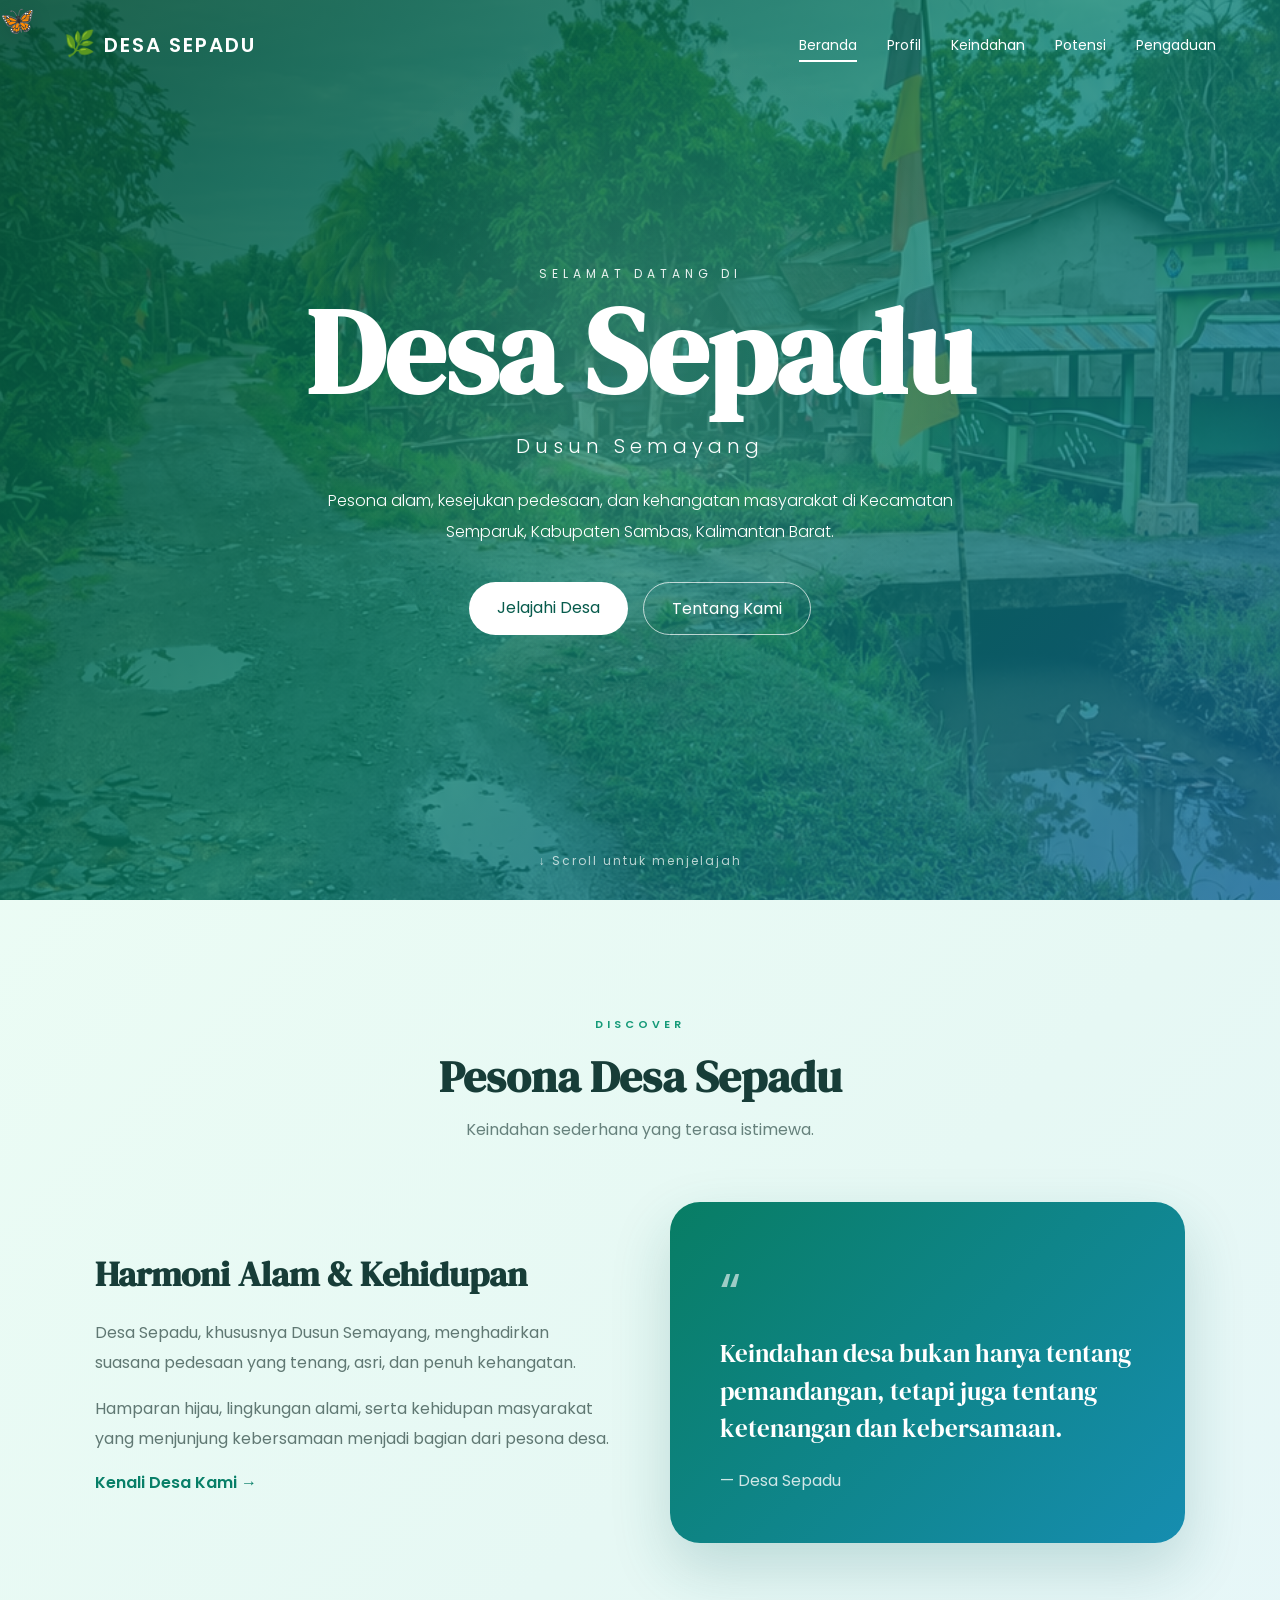
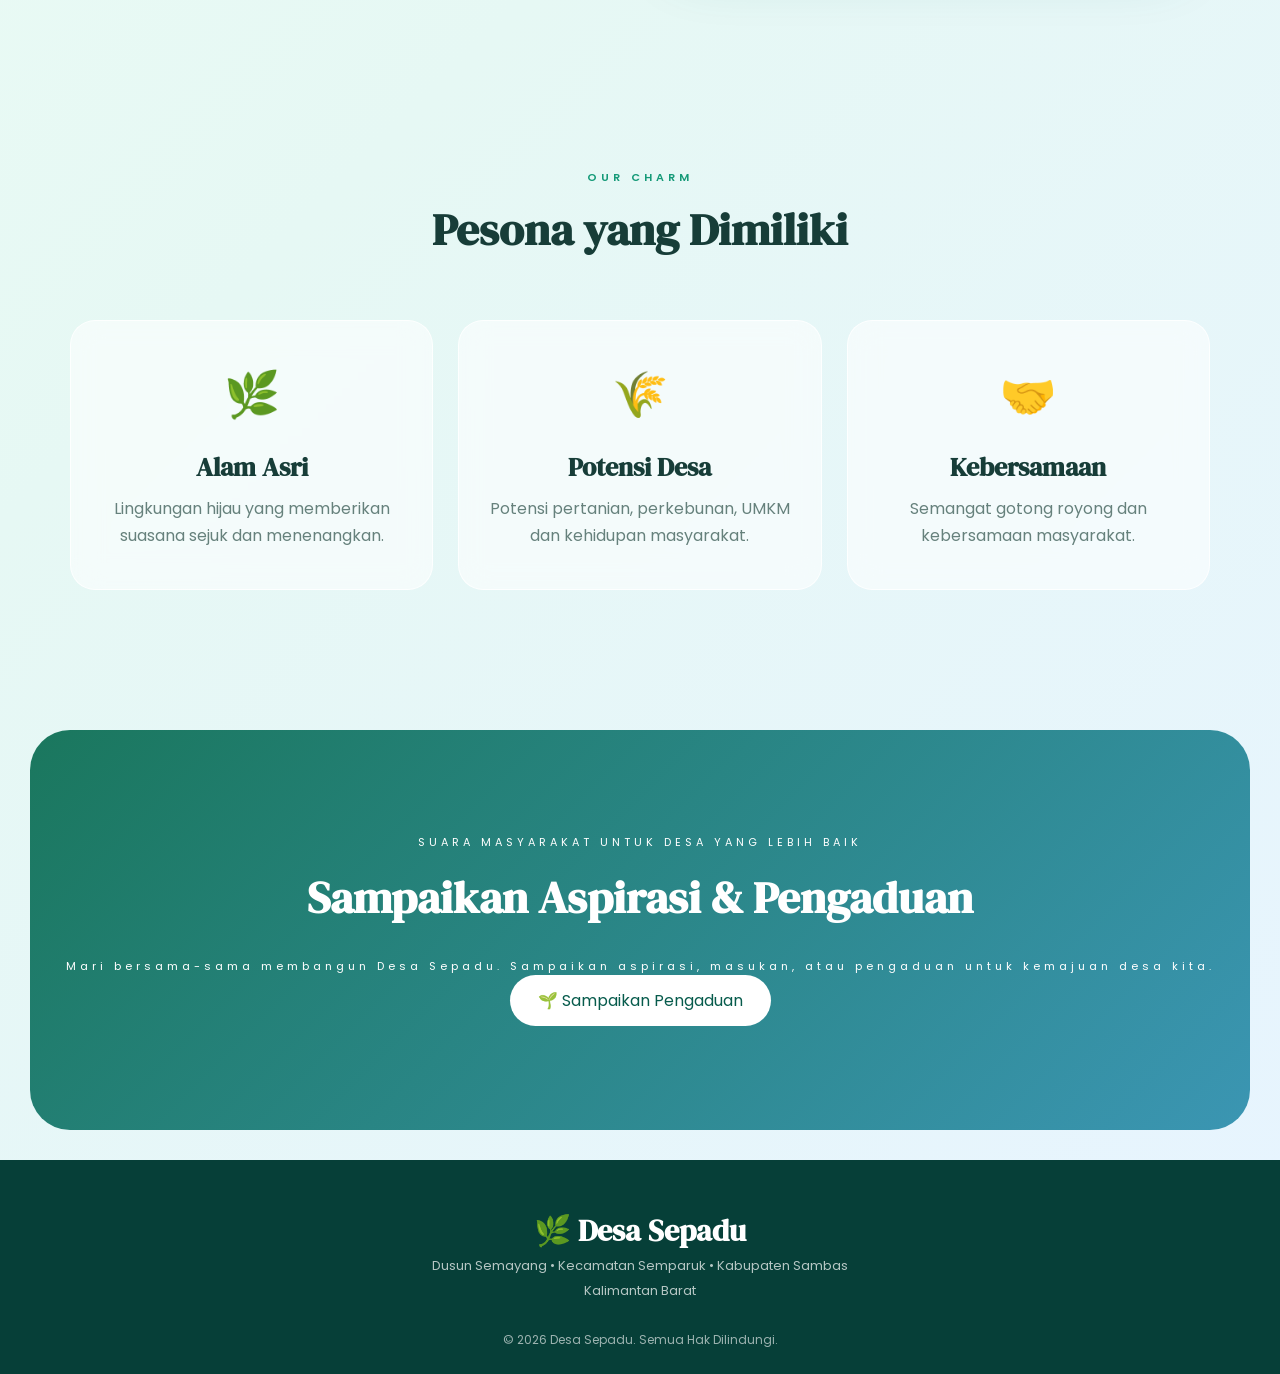
==== commit 8acaf3a4: "Add index.html for Desa Sepadu website This HTML file serves as the main structure for the Desa Sepa" ====
--- a/index.html
+++ b/index.html
@@ -1,5 +1,6 @@
 <!DOCTYPE html>
 <html lang="id">
+
 <head>
     <meta charset="UTF-8">
     <meta name="viewport" content="width=device-width, initial-scale=1.0">
@@ -11,7 +12,9 @@
 
 <body>
 
-<!-- ================= DEKORASI ALAM ================= -->
+<!-- =====================================================
+     DEKORASI ALAM
+     ===================================================== -->
 
 <!-- KUPU-KUPU -->
 <div class="butterfly butterfly1">🦋</div>
@@ -19,31 +22,18 @@
 <div class="butterfly butterfly3">🦋</div>
 <div class="butterfly butterfly4">🦋</div>
 
-<!-- BUNGA -->
-<div class="flower flower1">🌸</div>
-<div class="flower flower2">🌺</div>
-<div class="flower flower3">🌼</div>
-<div class="flower flower4">🌷</div>
-<div class="flower flower5">🌸</div>
-<div class="flower flower6">🌼</div>
-
-<!-- DAUN BERGUGURAN -->
-<div class="falling-leaf leaf1">🍃</div>
-<div class="falling-leaf leaf2">🍂</div>
-<div class="falling-leaf leaf3">🍃</div>
-<div class="falling-leaf leaf4">🍂</div>
-<div class="falling-leaf leaf5">🍃</div>
-<div class="falling-leaf leaf6">🍂</div>
-
-
-<!-- ================= HEADER ================= -->
+
+<!-- =====================================================
+     HEADER
+     ===================================================== -->
 
 <header>
 
     <nav class="navbar">
 
         <div class="logo">
-            <span>🌿</span> DESA SEPADU
+            <span>🌿</span>
+            DESA SEPADU
         </div>
 
         <ul class="nav-menu">
@@ -72,10 +62,9 @@
                 </a>
             </li>
 
-            <!-- KONTAK DIGANTI MENJADI PENGADUAN -->
             <li>
                 <a href="pengaduan.html">
-                    🌱 Pengaduan
+                    Pengaduan
                 </a>
             </li>
 
@@ -86,7 +75,9 @@
 </header>
 
 
-<!-- ================= HERO ================= -->
+<!-- =====================================================
+     HERO
+     ===================================================== -->
 
 <section class="hero">
 
@@ -103,6 +94,8 @@
         <h2>
             Dusun Semayang
         </h2>
+
+        <div class="hero-line"></div>
 
         <p class="hero-description">
             Pesona alam, kesejukan pedesaan, dan
@@ -126,13 +119,16 @@
     </div>
 
     <div class="scroll">
-        ↓ Scroll untuk menjelajah
+        <span>↓</span>
+        Scroll untuk menjelajah
     </div>
 
 </section>
 
 
-<!-- ================= INTRO ================= -->
+<!-- =====================================================
+     INTRO
+     ===================================================== -->
 
 <section class="section intro">
 
@@ -182,13 +178,13 @@
         <div class="quote-card">
 
             <div class="quote-icon">
-                ❝
+                “
             </div>
 
             <p>
-                "Keindahan desa bukan hanya tentang
+                Keindahan desa bukan hanya tentang
                 pemandangan, tetapi juga tentang
-                ketenangan dan kebersamaan."
+                ketenangan dan kebersamaan.
             </p>
 
             <span>
@@ -202,7 +198,9 @@
 </section>
 
 
-<!-- ================= KEUNGGULAN ================= -->
+<!-- =====================================================
+     KEUNGGULAN
+     ===================================================== -->
 
 <section class="section features">
 
@@ -218,6 +216,7 @@
 
 
     <div class="feature-grid">
+
 
         <div class="feature-card">
 
@@ -272,12 +271,15 @@
 
         </div>
 
+
     </div>
 
 </section>
 
 
-<!-- ================= CTA PENGADUAN ================= -->
+<!-- =====================================================
+     CTA PENGADUAN
+     ===================================================== -->
 
 <section class="cta">
 
@@ -291,7 +293,7 @@
             Sampaikan Aspirasi & Pengaduan
         </h2>
 
-        <p style="margin:15px auto 25px; max-width:600px;">
+        <p class="cta-description">
             Mari bersama-sama membangun Desa Sepadu.
             Sampaikan aspirasi, masukan, atau pengaduan
             untuk kemajuan desa kita.
@@ -306,7 +308,9 @@
 </section>
 
 
-<!-- ================= FOOTER ================= -->
+<!-- =====================================================
+     FOOTER
+     ===================================================== -->
 
 <footer>
 
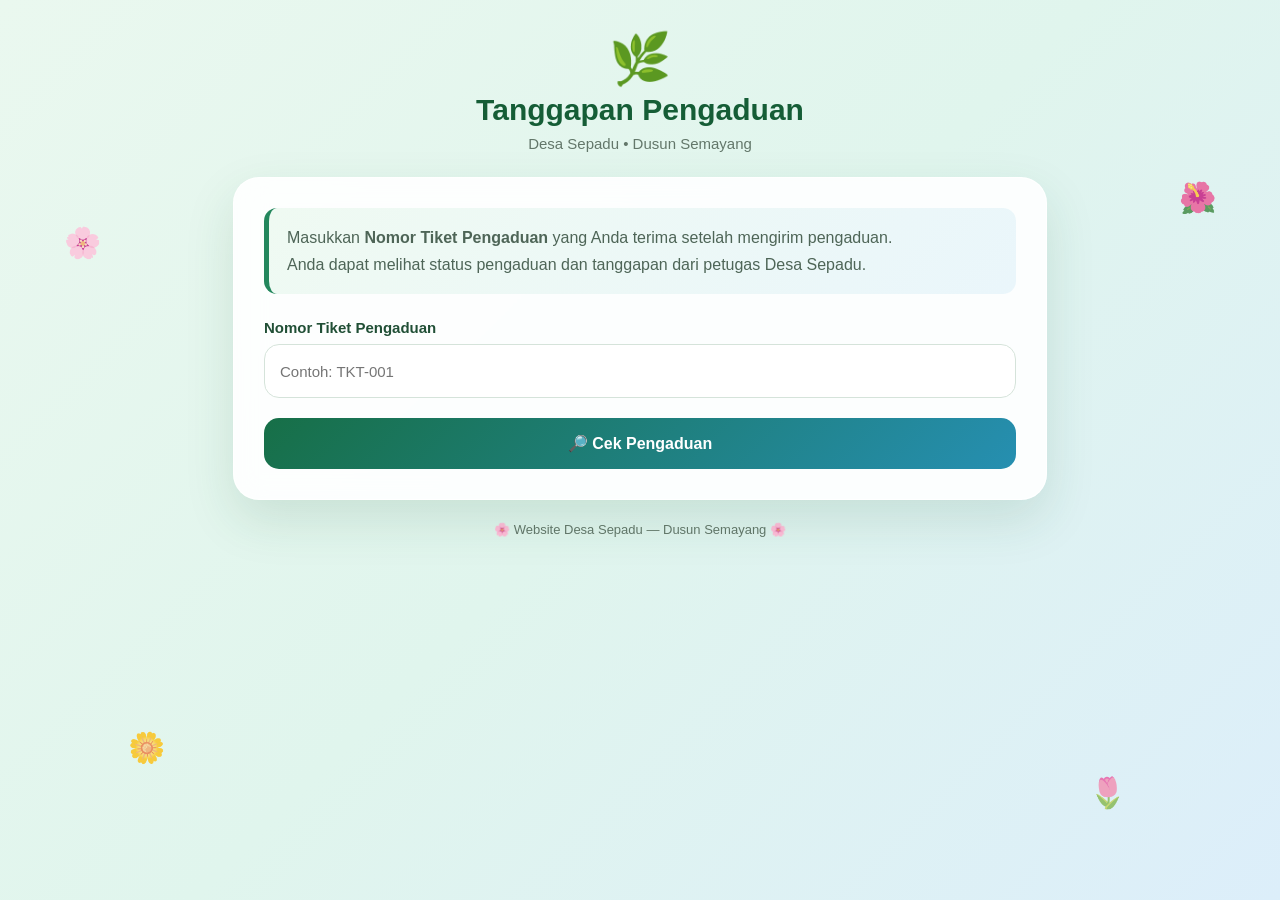
==== commit b7a8c44d: "Create index.html" ====
--- a/index.html
+++ b/index.html
@@ -2,343 +2,1147 @@
 <html lang="id">
 
 <head>
-    <meta charset="UTF-8">
-    <meta name="viewport" content="width=device-width, initial-scale=1.0">
-
-    <title>Desa Sepadu | Dusun Semayang</title>
-
-    <link rel="stylesheet" href="css/style.css">
+
+<meta charset="UTF-8">
+
+<meta name="viewport"
+      content="width=device-width, initial-scale=1.0">
+
+<title>Tanggapan Pengaduan | Desa Sepadu</title>
+
+<style>
+
+* {
+    box-sizing: border-box;
+    margin: 0;
+    padding: 0;
+}
+
+body {
+    font-family: "Segoe UI", Arial, sans-serif;
+    min-height: 100vh;
+    color: #203f2d;
+
+    background:
+        linear-gradient(
+            135deg,
+            #eaf8ef,
+            #e0f5ed,
+            #dceefa
+        );
+
+    overflow-x: hidden;
+}
+
+/* ==============================
+   BACKGROUND
+   ============================== */
+
+.background {
+    position: fixed;
+    inset: 0;
+    overflow: hidden;
+    pointer-events: none;
+    z-index: 0;
+}
+
+.butterfly {
+    position: absolute;
+    font-size: 31px;
+
+    animation:
+        terbang 16s linear infinite;
+}
+
+.butterfly1 {
+    top: 12%;
+    left: -80px;
+}
+
+.butterfly2 {
+    top: 42%;
+    left: -100px;
+    animation-delay: 4s;
+    animation-duration: 19s;
+}
+
+.butterfly3 {
+    top: 72%;
+    left: -100px;
+    animation-delay: 7s;
+    animation-duration: 17s;
+}
+
+@keyframes terbang {
+
+    0% {
+        transform:
+            translate(-100px, 0)
+            rotate(0deg);
+    }
+
+    20% {
+        transform:
+            translate(20vw, -35px)
+            rotate(10deg);
+    }
+
+    40% {
+        transform:
+            translate(40vw, 30px)
+            rotate(-8deg);
+    }
+
+    60% {
+        transform:
+            translate(65vw, -40px)
+            rotate(8deg);
+    }
+
+    80% {
+        transform:
+            translate(85vw, 30px)
+            rotate(-5deg);
+    }
+
+    100% {
+        transform:
+            translate(110vw, -20px)
+            rotate(5deg);
+    }
+}
+
+/* ==============================
+   FLOWER
+   ============================== */
+
+.flower {
+    position: absolute;
+    font-size: 30px;
+    animation: bunga 5s ease-in-out infinite;
+    opacity: .75;
+}
+
+.flower1 {
+    left: 5%;
+    top: 25%;
+}
+
+.flower2 {
+    right: 5%;
+    top: 20%;
+    animation-delay: 1s;
+}
+
+.flower3 {
+    left: 10%;
+    bottom: 15%;
+    animation-delay: 2s;
+}
+
+.flower4 {
+    right: 12%;
+    bottom: 10%;
+    animation-delay: 3s;
+}
+
+@keyframes bunga {
+
+    0%, 100% {
+        transform:
+            translateY(0)
+            rotate(0);
+    }
+
+    50% {
+        transform:
+            translateY(-14px)
+            rotate(8deg);
+    }
+}
+
+/* ==============================
+   CONTAINER
+   ============================== */
+
+.container {
+    position: relative;
+    z-index: 5;
+
+    max-width: 850px;
+    width: 100%;
+
+    margin: auto;
+
+    padding:
+        30px 18px 40px;
+}
+
+/* ==============================
+   HEADER
+   ============================== */
+
+.header {
+    text-align: center;
+    margin-bottom: 25px;
+}
+
+.logo {
+    font-size: 50px;
+    margin-bottom: 5px;
+}
+
+.header h1 {
+    color: #155d36;
+    font-size: 30px;
+    margin-bottom: 8px;
+}
+
+.header p {
+    color: #63776a;
+    font-size: 15px;
+}
+
+/* ==============================
+   CARD
+   ============================== */
+
+.card {
+    background:
+        rgba(255,255,255,.90);
+
+    backdrop-filter:
+        blur(15px);
+
+    border:
+        1px solid
+        rgba(255,255,255,.9);
+
+    border-radius: 26px;
+
+    padding: 30px;
+
+    box-shadow:
+        0 20px 50px
+        rgba(31,90,55,.13);
+}
+
+/* ==============================
+   INTRO
+   ============================== */
+
+.intro {
+    background:
+        linear-gradient(
+            135deg,
+            #effaf2,
+            #eaf6fb
+        );
+
+    border-left:
+        5px solid #24875d;
+
+    border-radius: 13px;
+
+    padding:
+        16px 18px;
+
+    margin-bottom: 25px;
+
+    color: #4e6557;
+
+    line-height: 1.7;
+}
+
+/* ==============================
+   FORM
+   ============================== */
+
+.form-group {
+    margin-bottom: 20px;
+}
+
+label {
+    display: block;
+
+    font-weight: 700;
+
+    color: #214f36;
+
+    margin-bottom: 8px;
+
+    font-size: 15px;
+}
+
+input {
+    width: 100%;
+
+    min-height: 54px;
+
+    border:
+        1px solid #d5e3da;
+
+    border-radius: 15px;
+
+    padding:
+        14px 15px;
+
+    font-family: inherit;
+
+    font-size: 15px;
+
+    color: #243d2d;
+
+    background:
+        rgba(255,255,255,.95);
+
+    outline: none;
+
+    transition: .3s;
+}
+
+input:focus {
+    border-color:
+        #24875d;
+
+    box-shadow:
+        0 0 0 4px
+        rgba(36,135,93,.10);
+}
+
+/* ==============================
+   BUTTON
+   ============================== */
+
+.check-button {
+    width: 100%;
+
+    border: none;
+
+    border-radius: 15px;
+
+    padding: 16px;
+
+    background:
+        linear-gradient(
+            135deg,
+            #176f47,
+            #268fb1
+        );
+
+    color: white;
+
+    font-size: 16px;
+
+    font-weight: 700;
+
+    cursor: pointer;
+
+    transition: .3s;
+}
+
+.check-button:hover {
+    transform:
+        translateY(-2px);
+}
+
+.check-button:disabled {
+    opacity: .7;
+    cursor: not-allowed;
+}
+
+/* ==============================
+   HASIL
+   ============================== */
+
+#hasil {
+    display: none;
+
+    margin-top: 25px;
+}
+
+/* ==============================
+   TIKET
+   ============================== */
+
+.ticket-box {
+    background:
+        #f1faf5;
+
+    border:
+        1px solid #d4eadc;
+
+    border-radius: 16px;
+
+    padding: 18px;
+
+    margin-bottom: 18px;
+}
+
+.ticket-box small {
+    color: #718077;
+}
+
+.ticket-box h2 {
+    color: #17633b;
+
+    margin-top: 5px;
+
+    font-size: 22px;
+
+    letter-spacing: 1px;
+}
+
+/* ==============================
+   DATA
+   ============================== */
+
+.data-box {
+    border:
+        1px solid #e0e8e3;
+
+    border-radius: 16px;
+
+    padding: 18px;
+
+    margin-bottom: 15px;
+
+    background: white;
+}
+
+.data-row {
+    display: flex;
+
+    justify-content: space-between;
+
+    gap: 15px;
+
+    padding: 11px 0;
+
+    border-bottom:
+        1px solid #edf1ee;
+}
+
+.data-row:last-child {
+    border-bottom: none;
+}
+
+.data-label {
+    font-weight: 700;
+    color: #426050;
+}
+
+.data-value {
+    text-align: right;
+    color: #253e30;
+}
+
+/* ==============================
+   STATUS
+   ============================== */
+
+.status {
+    display: inline-block;
+
+    padding:
+        7px 14px;
+
+    border-radius: 30px;
+
+    font-weight: 700;
+
+    font-size: 13px;
+}
+
+.status-menunggu {
+    background: #fff3cd;
+    color: #856404;
+}
+
+.status-proses {
+    background: #dceeff;
+    color: #17608a;
+}
+
+.status-selesai {
+    background: #dff5e5;
+    color: #176b3a;
+}
+
+/* ==============================
+   TANGGAPAN
+   ============================== */
+
+.tanggapan-box {
+    background:
+        linear-gradient(
+            135deg,
+            #effaf2,
+            #edf8fb
+        );
+
+    border-left:
+        5px solid #268fb1;
+
+    border-radius: 15px;
+
+    padding: 18px;
+
+    margin-top: 18px;
+}
+
+.tanggapan-box h3 {
+    color: #17633b;
+
+    margin-bottom: 10px;
+}
+
+.tanggapan-box p {
+    color: #53685b;
+
+    line-height: 1.7;
+
+    white-space: pre-line;
+}
+
+/* ==============================
+   PESAN ERROR
+   ============================== */
+
+.error {
+    display: none;
+
+    background: #fff0f0;
+
+    color: #b33a3a;
+
+    border:
+        1px solid #f0caca;
+
+    border-radius: 13px;
+
+    padding: 14px;
+
+    margin-top: 18px;
+
+    text-align: center;
+
+    line-height: 1.6;
+}
+
+/* ==============================
+   FOOTER
+   ============================== */
+
+.footer {
+    text-align: center;
+
+    margin-top: 22px;
+
+    color: #63776a;
+
+    font-size: 13px;
+}
+
+/* ==============================
+   MOBILE
+   ============================== */
+
+@media(max-width:600px) {
+
+    .container {
+        padding:
+            20px 10px 30px;
+    }
+
+    .card {
+        padding:
+            20px 17px;
+
+        border-radius: 21px;
+    }
+
+    .header h1 {
+        font-size: 24px;
+    }
+
+    .logo {
+        font-size: 42px;
+    }
+
+    .intro {
+        font-size: 14px;
+        padding: 14px;
+    }
+
+    input {
+        font-size: 14px;
+    }
+
+    .data-row {
+        display: block;
+    }
+
+    .data-value {
+        text-align: left;
+        margin-top: 4px;
+    }
+}
+
+</style>
+
 </head>
 
+
 <body>
 
-<!-- =====================================================
-     DEKORASI ALAM
-     ===================================================== -->
-
-<!-- KUPU-KUPU -->
-<div class="butterfly butterfly1">🦋</div>
-<div class="butterfly butterfly2">🦋</div>
-<div class="butterfly butterfly3">🦋</div>
-<div class="butterfly butterfly4">🦋</div>
-
-
-<!-- =====================================================
-     HEADER
-     ===================================================== -->
-
-<header>
-
-    <nav class="navbar">
+
+<!-- ==============================
+     BACKGROUND
+     ============================== -->
+
+<div class="background">
+
+    <div class="butterfly butterfly1">
+        🦋
+    </div>
+
+    <div class="butterfly butterfly2">
+        🦋
+    </div>
+
+    <div class="butterfly butterfly3">
+        🦋
+    </div>
+
+    <div class="flower flower1">
+        🌸
+    </div>
+
+    <div class="flower flower2">
+        🌺
+    </div>
+
+    <div class="flower flower3">
+        🌼
+    </div>
+
+    <div class="flower flower4">
+        🌷
+    </div>
+
+</div>
+
+
+<!-- ==============================
+     CONTAINER
+     ============================== -->
+
+<div class="container">
+
+
+    <!-- HEADER -->
+
+    <div class="header">
 
         <div class="logo">
-            <span>🌿</span>
-            DESA SEPADU
+            🌿
         </div>
 
-        <ul class="nav-menu">
-
-            <li>
-                <a href="index.html" class="active">
-                    Beranda
-                </a>
-            </li>
-
-            <li>
-                <a href="profil.html">
-                    Profil
-                </a>
-            </li>
-
-            <li>
-                <a href="keindahan.html">
-                    Keindahan
-                </a>
-            </li>
-
-            <li>
-                <a href="potensi.html">
-                    Potensi
-                </a>
-            </li>
-
-            <li>
-                <a href="pengaduan.html">
-                    Pengaduan
-                </a>
-            </li>
-
-        </ul>
-
-    </nav>
-
-</header>
-
-
-<!-- =====================================================
-     HERO
-     ===================================================== -->
-
-<section class="hero">
-
-    <div class="hero-content">
-
-        <p class="small-title">
-            SELAMAT DATANG DI
+        <h1>
+            Tanggapan Pengaduan
+        </h1>
+
+        <p>
+            Desa Sepadu • Dusun Semayang
         </p>
 
-        <h1>
-            Desa Sepadu
-        </h1>
-
-        <h2>
-            Dusun Semayang
-        </h2>
-
-        <div class="hero-line"></div>
-
-        <p class="hero-description">
-            Pesona alam, kesejukan pedesaan, dan
-            kehangatan masyarakat di Kecamatan
-            Semparuk, Kabupaten Sambas,
-            Kalimantan Barat.
-        </p>
-
-        <div class="hero-buttons">
-
-            <a href="keindahan.html" class="btn">
-                Jelajahi Desa
-            </a>
-
-            <a href="profil.html" class="btn-outline">
-                Tentang Kami
-            </a>
+    </div>
+
+
+    <!-- CARD -->
+
+    <div class="card">
+
+
+        <!-- INTRO -->
+
+        <div class="intro">
+
+            Masukkan <b>Nomor Tiket Pengaduan</b>
+            yang Anda terima setelah mengirim
+            pengaduan.
+
+            <br>
+
+            Anda dapat melihat status pengaduan
+            dan tanggapan dari petugas Desa Sepadu.
 
         </div>
 
+
+        <!-- FORM CEK -->
+
+        <div class="form-group">
+
+            <label for="tiket">
+
+                Nomor Tiket Pengaduan
+
+            </label>
+
+            <input
+                type="text"
+                id="tiket"
+                placeholder="Contoh: TKT-001"
+                autocomplete="off"
+            >
+
+        </div>
+
+
+        <button
+            class="check-button"
+            id="checkButton"
+            onclick="cekPengaduan()"
+        >
+
+            🔎 Cek Pengaduan
+
+        </button>
+
+
+        <!-- ERROR -->
+
+        <div
+            class="error"
+            id="errorBox"
+        ></div>
+
+
+        <!-- HASIL -->
+
+        <div id="hasil">
+
+
+            <!-- NOMOR TIKET -->
+
+            <div class="ticket-box">
+
+                <small>
+                    Nomor Tiket
+                </small>
+
+                <h2 id="hasilTiket">
+                    -
+                </h2>
+
+            </div>
+
+
+            <!-- DATA -->
+
+            <div class="data-box">
+
+
+                <div class="data-row">
+
+                    <div class="data-label">
+                        Nama
+                    </div>
+
+                    <div
+                        class="data-value"
+                        id="hasilNama"
+                    >
+                        -
+                    </div>
+
+                </div>
+
+
+                <div class="data-row">
+
+                    <div class="data-label">
+                        Judul Pengaduan
+                    </div>
+
+                    <div
+                        class="data-value"
+                        id="hasilJudul"
+                    >
+                        -
+                    </div>
+
+                </div>
+
+
+                <div class="data-row">
+
+                    <div class="data-label">
+                        Tanggal
+                    </div>
+
+                    <div
+                        class="data-value"
+                        id="hasilTanggal"
+                    >
+                        -
+                    </div>
+
+                </div>
+
+
+                <div class="data-row">
+
+                    <div class="data-label">
+                        Status
+                    </div>
+
+                    <div
+                        class="data-value"
+                        id="hasilStatus"
+                    >
+                        -
+                    </div>
+
+                </div>
+
+
+            </div>
+
+
+            <!-- DESKRIPSI -->
+
+            <div class="data-box">
+
+                <div class="data-label">
+                    Deskripsi Pengaduan
+                </div>
+
+                <p
+                    id="hasilDeskripsi"
+                    style="
+                        margin-top:10px;
+                        color:#53685b;
+                        line-height:1.7;
+                    "
+                >
+                    -
+                </p>
+
+            </div>
+
+
+            <!-- TANGGAPAN ADMIN -->
+
+            <div class="tanggapan-box">
+
+                <h3>
+                    💬 Tanggapan Petugas
+                </h3>
+
+                <p id="hasilTanggapan">
+                    Belum ada tanggapan dari petugas.
+                </p>
+
+            </div>
+
+
+        </div>
+
     </div>
 
-    <div class="scroll">
-        <span>↓</span>
-        Scroll untuk menjelajah
+
+    <!-- FOOTER -->
+
+    <div class="footer">
+
+        🌸 Website Desa Sepadu — Dusun Semayang 🌸
+
     </div>
 
-</section>
-
-
-<!-- =====================================================
-     INTRO
-     ===================================================== -->
-
-<section class="section intro">
-
-    <div class="section-title">
-
-        <span>DISCOVER</span>
-
-        <h2>
-            Pesona Desa Sepadu
-        </h2>
-
-        <p>
-            Keindahan sederhana yang terasa istimewa.
-        </p>
-
-    </div>
-
-
-    <div class="intro-grid">
-
-        <div class="intro-text">
-
-            <h3>
-                Harmoni Alam & Kehidupan
-            </h3>
-
-            <p>
-                Desa Sepadu, khususnya Dusun Semayang,
-                menghadirkan suasana pedesaan yang
-                tenang, asri, dan penuh kehangatan.
-            </p>
-
-            <p>
-                Hamparan hijau, lingkungan alami,
-                serta kehidupan masyarakat yang
-                menjunjung kebersamaan menjadi bagian
-                dari pesona desa.
-            </p>
-
-            <a href="profil.html" class="text-link">
-                Kenali Desa Kami →
-            </a>
-
-        </div>
-
-
-        <div class="quote-card">
-
-            <div class="quote-icon">
-                “
-            </div>
-
-            <p>
-                Keindahan desa bukan hanya tentang
-                pemandangan, tetapi juga tentang
-                ketenangan dan kebersamaan.
-            </p>
-
-            <span>
-                — Desa Sepadu
-            </span>
-
-        </div>
-
-    </div>
-
-</section>
-
-
-<!-- =====================================================
-     KEUNGGULAN
-     ===================================================== -->
-
-<section class="section features">
-
-    <div class="section-title">
-
-        <span>OUR CHARM</span>
-
-        <h2>
-            Pesona yang Dimiliki
-        </h2>
-
-    </div>
-
-
-    <div class="feature-grid">
-
-
-        <div class="feature-card">
-
-            <div class="icon">
-                🌿
-            </div>
-
-            <h3>
-                Alam Asri
-            </h3>
-
-            <p>
-                Lingkungan hijau yang memberikan
-                suasana sejuk dan menenangkan.
-            </p>
-
-        </div>
-
-
-        <div class="feature-card">
-
-            <div class="icon">
-                🌾
-            </div>
-
-            <h3>
-                Potensi Desa
-            </h3>
-
-            <p>
-                Potensi pertanian, perkebunan,
-                UMKM dan kehidupan masyarakat.
-            </p>
-
-        </div>
-
-
-        <div class="feature-card">
-
-            <div class="icon">
-                🤝
-            </div>
-
-            <h3>
-                Kebersamaan
-            </h3>
-
-            <p>
-                Semangat gotong royong dan
-                kebersamaan masyarakat.
-            </p>
-
-        </div>
-
-
-    </div>
-
-</section>
-
-
-<!-- =====================================================
-     CTA PENGADUAN
-     ===================================================== -->
-
-<section class="cta">
-
-    <div>
-
-        <p>
-            SUARA MASYARAKAT UNTUK DESA YANG LEBIH BAIK
-        </p>
-
-        <h2>
-            Sampaikan Aspirasi & Pengaduan
-        </h2>
-
-        <p class="cta-description">
-            Mari bersama-sama membangun Desa Sepadu.
-            Sampaikan aspirasi, masukan, atau pengaduan
-            untuk kemajuan desa kita.
-        </p>
-
-        <a href="pengaduan.html" class="btn">
-            🌱 Sampaikan Pengaduan
-        </a>
-
-    </div>
-
-</section>
-
-
-<!-- =====================================================
-     FOOTER
-     ===================================================== -->
-
-<footer>
-
-    <div class="footer-content">
-
-        <h2>
-            🌿 Desa Sepadu
-        </h2>
-
-        <p>
-            Dusun Semayang • Kecamatan Semparuk
-            • Kabupaten Sambas
-        </p>
-
-        <p>
-            Kalimantan Barat
-        </p>
-
-    </div>
-
-    <div class="copyright">
-        © 2026 Desa Sepadu. Semua Hak Dilindungi.
-    </div>
-
-</footer>
-
-
-<script src="js/script.js"></script>
+
+</div>
+
+
+<script>
+
+/* =====================================================
+   URL GOOGLE APPS SCRIPT
+   ===================================================== */
+
+const SCRIPT_URL =
+"https://script.google.com/macros/s/AKfycbzTCoqlRNrkUA14uSr7TtjyacWNlYz4M5g8ZbKJFDlAdiboDV_LEI-s_-CGNUo4NGCBLA/exec";
+
+
+/* =====================================================
+   CEK PENGADUAN
+   ===================================================== */
+
+async function cekPengaduan() {
+
+    const tiket =
+        document
+            .getElementById("tiket")
+            .value
+            .trim();
+
+    const button =
+        document
+            .getElementById("checkButton");
+
+    const errorBox =
+        document
+            .getElementById("errorBox");
+
+    const hasil =
+        document
+            .getElementById("hasil");
+
+
+    /* VALIDASI */
+
+    if (!tiket) {
+
+        errorBox.innerHTML =
+            "❌ Silakan masukkan nomor tiket pengaduan.";
+
+        errorBox.style.display =
+            "block";
+
+        hasil.style.display =
+            "none";
+
+        return;
+    }
+
+
+    /* LOADING */
+
+    button.disabled =
+        true;
+
+    button.innerHTML =
+        "⏳ Mencari data...";
+
+    errorBox.style.display =
+        "none";
+
+
+    try {
+
+
+        /*
+         * Meminta data pengaduan
+         * dari Google Apps Script.
+         */
+
+        const response =
+            await fetch(
+                SCRIPT_URL +
+                "?action=cek&tiket=" +
+                encodeURIComponent(tiket)
+            );
+
+
+        const data =
+            await response.json();
+
+
+        /* DATA TIDAK DITEMUKAN */
+
+        if (
+            !data.success ||
+            !data.data
+        ) {
+
+            throw new Error(
+                "Nomor tiket tidak ditemukan."
+            );
+
+        }
+
+
+        const pengaduan =
+            data.data;
+
+
+        /* ==========================
+           TAMPILKAN DATA
+           ========================== */
+
+        document
+            .getElementById("hasilTiket")
+            .textContent =
+                pengaduan.tiket || tiket;
+
+
+        document
+            .getElementById("hasilNama")
+            .textContent =
+                pengaduan.nama || "-";
+
+
+        document
+            .getElementById("hasilJudul")
+            .textContent =
+                pengaduan.judul || "-";
+
+
+        document
+            .getElementById("hasilTanggal")
+            .textContent =
+                pengaduan.tanggal || "-";
+
+
+        document
+            .getElementById("hasilDeskripsi")
+            .textContent =
+                pengaduan.deskripsi || "-";
+
+
+        document
+            .getElementById("hasilTanggapan")
+            .textContent =
+                pengaduan.tanggapan ||
+                "Belum ada tanggapan dari petugas.";
+
+
+        /* ==========================
+           STATUS
+           ========================== */
+
+        const statusElement =
+            document
+                .getElementById("hasilStatus");
+
+
+        const status =
+            (
+                pengaduan.status ||
+                "Menunggu"
+            ).toLowerCase();
+
+
+        statusElement.innerHTML =
+            "";
+
+
+        const statusBadge =
+            document.createElement("span");
+
+
+        statusBadge.classList.add(
+            "status"
+        );
+
+
+        if (
+            status.includes("selesai")
+        ) {
+
+            statusBadge.classList.add(
+                "status-selesai"
+            );
+
+        }
+
+        else if (
+            status.includes("proses")
+        ) {
+
+            statusBadge.classList.add(
+                "status-proses"
+            );
+
+        }
+
+        else {
+
+            statusBadge.classList.add(
+                "status-menunggu"
+            );
+
+        }
+
+
+        statusBadge.textContent =
+            pengaduan.status ||
+            "Menunggu";
+
+
+        statusElement.appendChild(
+            statusBadge
+        );
+
+
+        /* TAMPILKAN HASIL */
+
+        hasil.style.display =
+            "block";
+
+
+        hasil.scrollIntoView({
+            behavior: "smooth",
+            block: "start"
+        });
+
+
+    }
+
+    catch (error) {
+
+        errorBox.innerHTML =
+            "❌ " +
+            error.message +
+            "<br><br>" +
+            "Pastikan nomor tiket yang dimasukkan benar.";
+
+        errorBox.style.display =
+            "block";
+
+        hasil.style.display =
+            "none";
+
+    }
+
+    finally {
+
+        button.disabled =
+            false;
+
+        button.innerHTML =
+            "🔎 Cek Pengaduan";
+
+    }
+
+}
+
+
+/* =====================================================
+   ENTER UNTUK CEK
+   ===================================================== */
+
+document
+    .getElementById("tiket")
+    .addEventListener(
+        "keydown",
+        function(event) {
+
+            if (
+                event.key === "Enter"
+            ) {
+
+                cekPengaduan();
+
+            }
+
+        }
+    );
+
+</script>
 
 </body>
+
 </html>
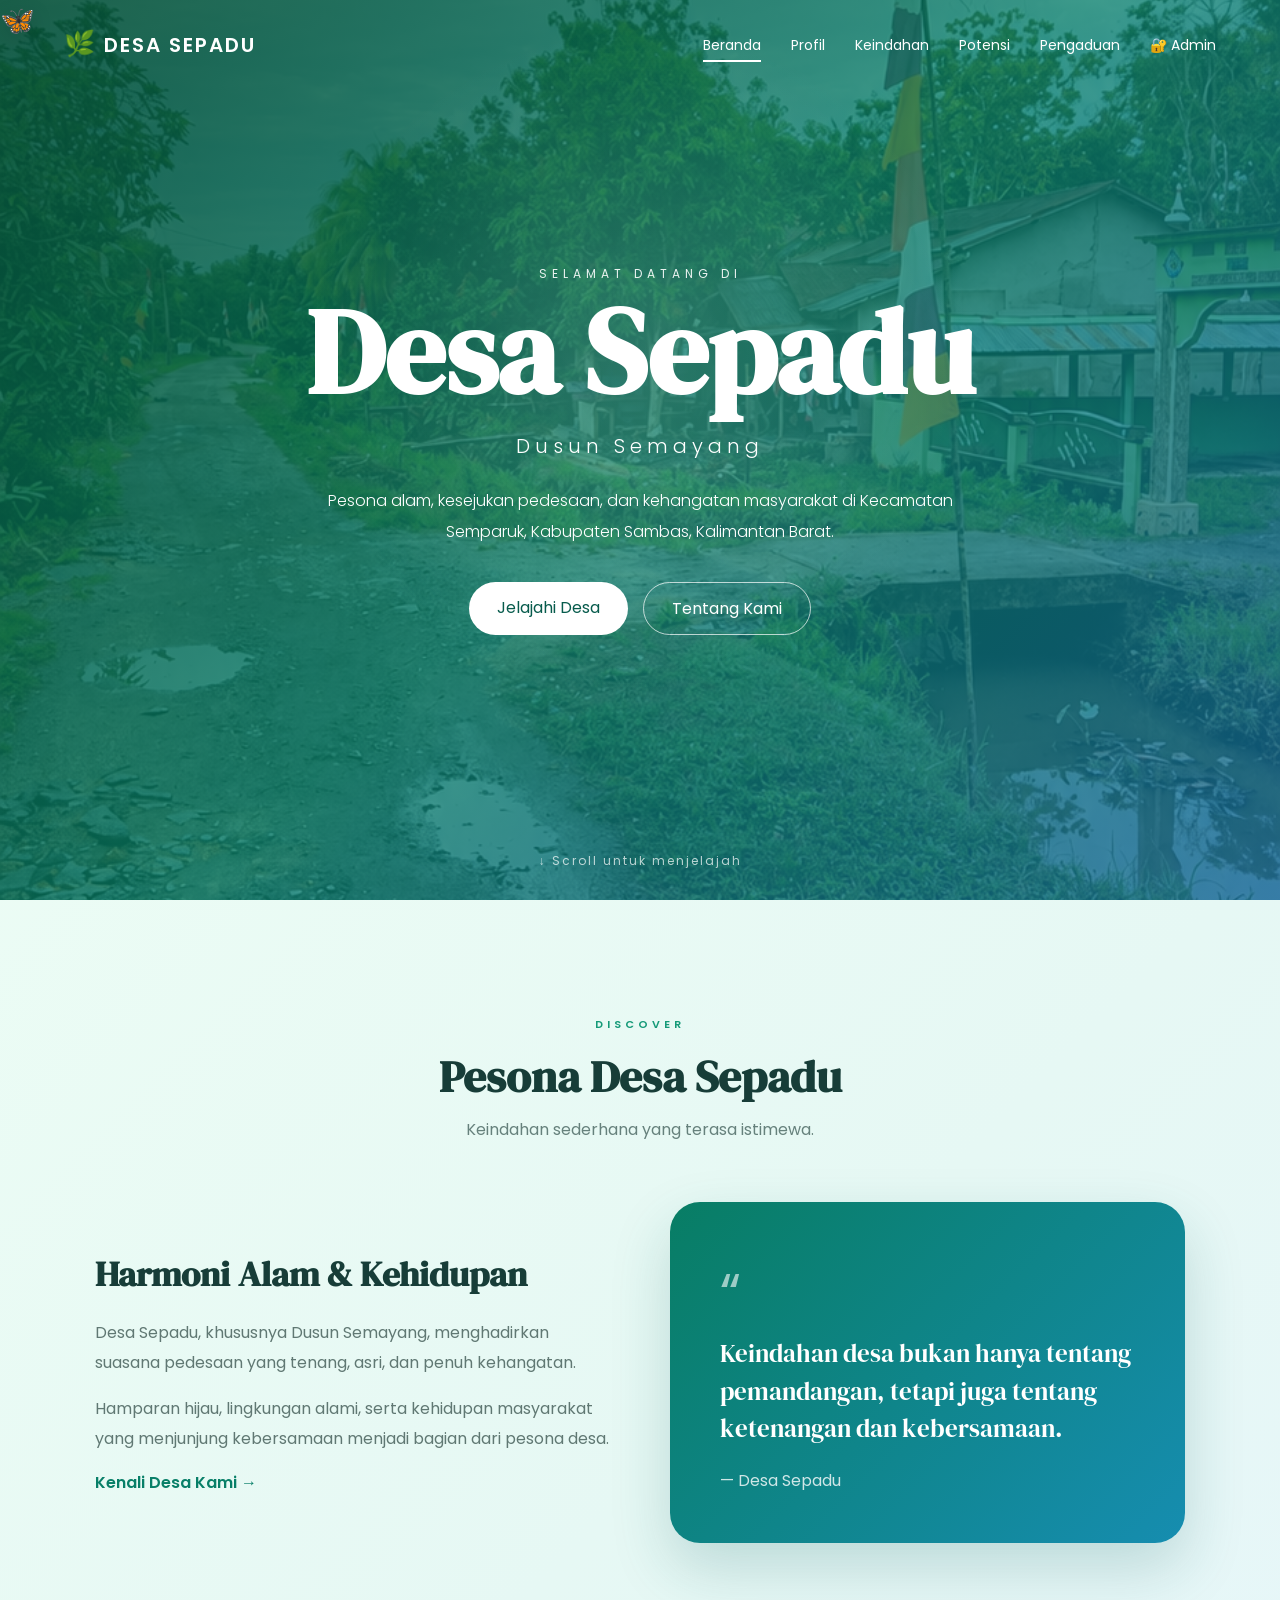
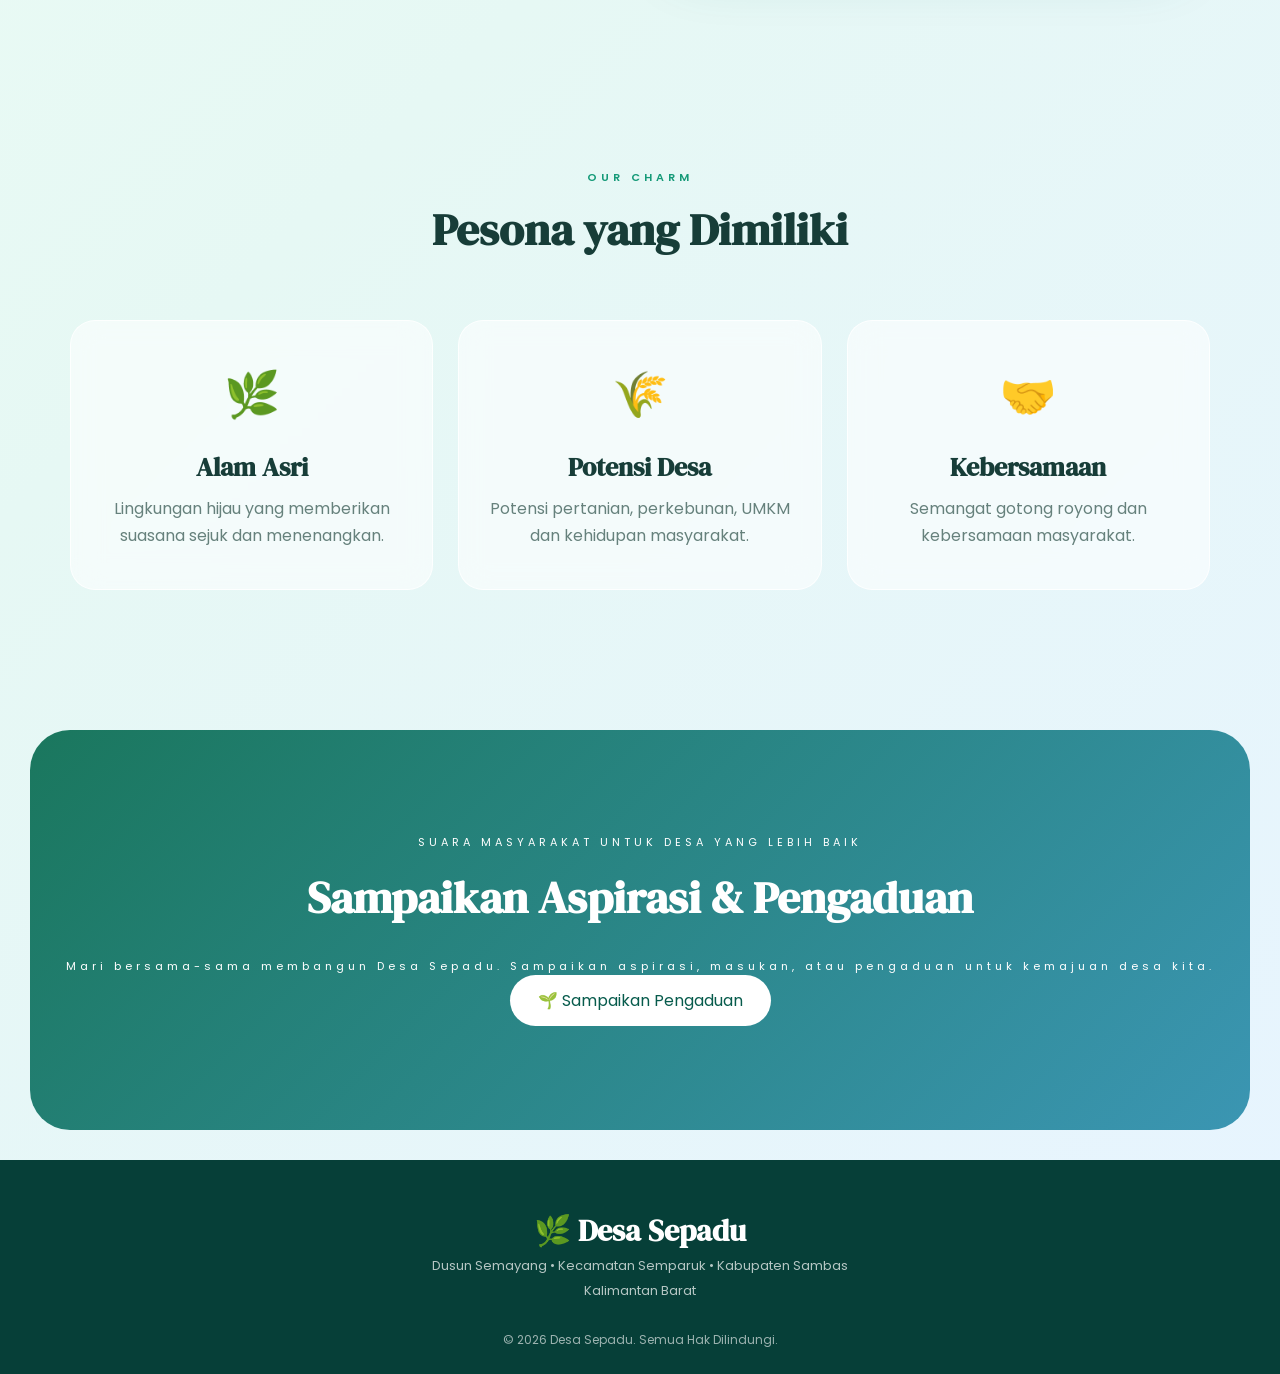
==== commit 1b37b3d3: "Create index.html" ====
--- a/index.html
+++ b/index.html
@@ -3,593 +3,16 @@
 
 <head>
 
-<meta charset="UTF-8">
-
-<meta name="viewport"
-      content="width=device-width, initial-scale=1.0">
-
-<title>Tanggapan Pengaduan | Desa Sepadu</title>
-
-<style>
-
-* {
-    box-sizing: border-box;
-    margin: 0;
-    padding: 0;
-}
-
-body {
-    font-family: "Segoe UI", Arial, sans-serif;
-    min-height: 100vh;
-    color: #203f2d;
-
-    background:
-        linear-gradient(
-            135deg,
-            #eaf8ef,
-            #e0f5ed,
-            #dceefa
-        );
-
-    overflow-x: hidden;
-}
-
-/* ==============================
-   BACKGROUND
-   ============================== */
-
-.background {
-    position: fixed;
-    inset: 0;
-    overflow: hidden;
-    pointer-events: none;
-    z-index: 0;
-}
-
-.butterfly {
-    position: absolute;
-    font-size: 31px;
-
-    animation:
-        terbang 16s linear infinite;
-}
-
-.butterfly1 {
-    top: 12%;
-    left: -80px;
-}
-
-.butterfly2 {
-    top: 42%;
-    left: -100px;
-    animation-delay: 4s;
-    animation-duration: 19s;
-}
-
-.butterfly3 {
-    top: 72%;
-    left: -100px;
-    animation-delay: 7s;
-    animation-duration: 17s;
-}
-
-@keyframes terbang {
-
-    0% {
-        transform:
-            translate(-100px, 0)
-            rotate(0deg);
-    }
-
-    20% {
-        transform:
-            translate(20vw, -35px)
-            rotate(10deg);
-    }
-
-    40% {
-        transform:
-            translate(40vw, 30px)
-            rotate(-8deg);
-    }
-
-    60% {
-        transform:
-            translate(65vw, -40px)
-            rotate(8deg);
-    }
-
-    80% {
-        transform:
-            translate(85vw, 30px)
-            rotate(-5deg);
-    }
-
-    100% {
-        transform:
-            translate(110vw, -20px)
-            rotate(5deg);
-    }
-}
-
-/* ==============================
-   FLOWER
-   ============================== */
-
-.flower {
-    position: absolute;
-    font-size: 30px;
-    animation: bunga 5s ease-in-out infinite;
-    opacity: .75;
-}
-
-.flower1 {
-    left: 5%;
-    top: 25%;
-}
-
-.flower2 {
-    right: 5%;
-    top: 20%;
-    animation-delay: 1s;
-}
-
-.flower3 {
-    left: 10%;
-    bottom: 15%;
-    animation-delay: 2s;
-}
-
-.flower4 {
-    right: 12%;
-    bottom: 10%;
-    animation-delay: 3s;
-}
-
-@keyframes bunga {
-
-    0%, 100% {
-        transform:
-            translateY(0)
-            rotate(0);
-    }
-
-    50% {
-        transform:
-            translateY(-14px)
-            rotate(8deg);
-    }
-}
-
-/* ==============================
-   CONTAINER
-   ============================== */
-
-.container {
-    position: relative;
-    z-index: 5;
-
-    max-width: 850px;
-    width: 100%;
-
-    margin: auto;
-
-    padding:
-        30px 18px 40px;
-}
-
-/* ==============================
-   HEADER
-   ============================== */
-
-.header {
-    text-align: center;
-    margin-bottom: 25px;
-}
-
-.logo {
-    font-size: 50px;
-    margin-bottom: 5px;
-}
-
-.header h1 {
-    color: #155d36;
-    font-size: 30px;
-    margin-bottom: 8px;
-}
-
-.header p {
-    color: #63776a;
-    font-size: 15px;
-}
-
-/* ==============================
-   CARD
-   ============================== */
-
-.card {
-    background:
-        rgba(255,255,255,.90);
-
-    backdrop-filter:
-        blur(15px);
-
-    border:
-        1px solid
-        rgba(255,255,255,.9);
-
-    border-radius: 26px;
-
-    padding: 30px;
-
-    box-shadow:
-        0 20px 50px
-        rgba(31,90,55,.13);
-}
-
-/* ==============================
-   INTRO
-   ============================== */
-
-.intro {
-    background:
-        linear-gradient(
-            135deg,
-            #effaf2,
-            #eaf6fb
-        );
-
-    border-left:
-        5px solid #24875d;
-
-    border-radius: 13px;
-
-    padding:
-        16px 18px;
-
-    margin-bottom: 25px;
-
-    color: #4e6557;
-
-    line-height: 1.7;
-}
-
-/* ==============================
-   FORM
-   ============================== */
-
-.form-group {
-    margin-bottom: 20px;
-}
-
-label {
-    display: block;
-
-    font-weight: 700;
-
-    color: #214f36;
-
-    margin-bottom: 8px;
-
-    font-size: 15px;
-}
-
-input {
-    width: 100%;
-
-    min-height: 54px;
-
-    border:
-        1px solid #d5e3da;
-
-    border-radius: 15px;
-
-    padding:
-        14px 15px;
-
-    font-family: inherit;
-
-    font-size: 15px;
-
-    color: #243d2d;
-
-    background:
-        rgba(255,255,255,.95);
-
-    outline: none;
-
-    transition: .3s;
-}
-
-input:focus {
-    border-color:
-        #24875d;
-
-    box-shadow:
-        0 0 0 4px
-        rgba(36,135,93,.10);
-}
-
-/* ==============================
-   BUTTON
-   ============================== */
-
-.check-button {
-    width: 100%;
-
-    border: none;
-
-    border-radius: 15px;
-
-    padding: 16px;
-
-    background:
-        linear-gradient(
-            135deg,
-            #176f47,
-            #268fb1
-        );
-
-    color: white;
-
-    font-size: 16px;
-
-    font-weight: 700;
-
-    cursor: pointer;
-
-    transition: .3s;
-}
-
-.check-button:hover {
-    transform:
-        translateY(-2px);
-}
-
-.check-button:disabled {
-    opacity: .7;
-    cursor: not-allowed;
-}
-
-/* ==============================
-   HASIL
-   ============================== */
-
-#hasil {
-    display: none;
-
-    margin-top: 25px;
-}
-
-/* ==============================
-   TIKET
-   ============================== */
-
-.ticket-box {
-    background:
-        #f1faf5;
-
-    border:
-        1px solid #d4eadc;
-
-    border-radius: 16px;
-
-    padding: 18px;
-
-    margin-bottom: 18px;
-}
-
-.ticket-box small {
-    color: #718077;
-}
-
-.ticket-box h2 {
-    color: #17633b;
-
-    margin-top: 5px;
-
-    font-size: 22px;
-
-    letter-spacing: 1px;
-}
-
-/* ==============================
-   DATA
-   ============================== */
-
-.data-box {
-    border:
-        1px solid #e0e8e3;
-
-    border-radius: 16px;
-
-    padding: 18px;
-
-    margin-bottom: 15px;
-
-    background: white;
-}
-
-.data-row {
-    display: flex;
-
-    justify-content: space-between;
-
-    gap: 15px;
-
-    padding: 11px 0;
-
-    border-bottom:
-        1px solid #edf1ee;
-}
-
-.data-row:last-child {
-    border-bottom: none;
-}
-
-.data-label {
-    font-weight: 700;
-    color: #426050;
-}
-
-.data-value {
-    text-align: right;
-    color: #253e30;
-}
-
-/* ==============================
-   STATUS
-   ============================== */
-
-.status {
-    display: inline-block;
-
-    padding:
-        7px 14px;
-
-    border-radius: 30px;
-
-    font-weight: 700;
-
-    font-size: 13px;
-}
-
-.status-menunggu {
-    background: #fff3cd;
-    color: #856404;
-}
-
-.status-proses {
-    background: #dceeff;
-    color: #17608a;
-}
-
-.status-selesai {
-    background: #dff5e5;
-    color: #176b3a;
-}
-
-/* ==============================
-   TANGGAPAN
-   ============================== */
-
-.tanggapan-box {
-    background:
-        linear-gradient(
-            135deg,
-            #effaf2,
-            #edf8fb
-        );
-
-    border-left:
-        5px solid #268fb1;
-
-    border-radius: 15px;
-
-    padding: 18px;
-
-    margin-top: 18px;
-}
-
-.tanggapan-box h3 {
-    color: #17633b;
-
-    margin-bottom: 10px;
-}
-
-.tanggapan-box p {
-    color: #53685b;
-
-    line-height: 1.7;
-
-    white-space: pre-line;
-}
-
-/* ==============================
-   PESAN ERROR
-   ============================== */
-
-.error {
-    display: none;
-
-    background: #fff0f0;
-
-    color: #b33a3a;
-
-    border:
-        1px solid #f0caca;
-
-    border-radius: 13px;
-
-    padding: 14px;
-
-    margin-top: 18px;
-
-    text-align: center;
-
-    line-height: 1.6;
-}
-
-/* ==============================
-   FOOTER
-   ============================== */
-
-.footer {
-    text-align: center;
-
-    margin-top: 22px;
-
-    color: #63776a;
-
-    font-size: 13px;
-}
-
-/* ==============================
-   MOBILE
-   ============================== */
-
-@media(max-width:600px) {
-
-    .container {
-        padding:
-            20px 10px 30px;
-    }
-
-    .card {
-        padding:
-            20px 17px;
-
-        border-radius: 21px;
-    }
-
-    .header h1 {
-        font-size: 24px;
-    }
-
-    .logo {
-        font-size: 42px;
-    }
-
-    .intro {
-        font-size: 14px;
-        padding: 14px;
-    }
-
-    input {
-        font-size: 14px;
-    }
-
-    .data-row {
-        display: block;
-    }
-
-    .data-value {
-        text-align: left;
-        margin-top: 4px;
-    }
-}
-
-</style>
+    <meta charset="UTF-8">
+
+    <meta name="viewport"
+          content="width=device-width, initial-scale=1.0">
+
+    <title>
+        Desa Sepadu | Dusun Semayang
+    </title>
+
+    <link rel="stylesheet" href="css/style.css">
 
 </head>
 
@@ -597,551 +20,540 @@
 <body>
 
 
-<!-- ==============================
-     BACKGROUND
-     ============================== -->
-
-<div class="background">
-
-    <div class="butterfly butterfly1">
-        🦋
-    </div>
-
-    <div class="butterfly butterfly2">
-        🦋
-    </div>
-
-    <div class="butterfly butterfly3">
-        🦋
-    </div>
-
-    <div class="flower flower1">
-        🌸
-    </div>
-
-    <div class="flower flower2">
-        🌺
-    </div>
-
-    <div class="flower flower3">
-        🌼
-    </div>
-
-    <div class="flower flower4">
-        🌷
-    </div>
-
-</div>
-
-
-<!-- ==============================
-     CONTAINER
-     ============================== -->
-
-<div class="container">
-
-
-    <!-- HEADER -->
-
-    <div class="header">
+<!-- =====================================================
+     DEKORASI ALAM
+     ===================================================== -->
+
+<!-- KUPU-KUPU -->
+
+<div class="butterfly butterfly1">🦋</div>
+<div class="butterfly butterfly2">🦋</div>
+<div class="butterfly butterfly3">🦋</div>
+<div class="butterfly butterfly4">🦋</div>
+
+
+<!-- =====================================================
+     HEADER
+     ===================================================== -->
+
+<header>
+
+    <nav class="navbar">
+
 
         <div class="logo">
-            🌿
-        </div>
+
+            <span>🌿</span>
+
+            DESA SEPADU
+
+        </div>
+
+
+        <ul class="nav-menu">
+
+
+            <!-- BERANDA -->
+
+            <li>
+
+                <a
+                    href="index.html"
+                    class="active"
+                >
+
+                    Beranda
+
+                </a>
+
+            </li>
+
+
+            <!-- PROFIL -->
+
+            <li>
+
+                <a href="profil.html">
+
+                    Profil
+
+                </a>
+
+            </li>
+
+
+            <!-- KEINDAHAN -->
+
+            <li>
+
+                <a href="keindahan.html">
+
+                    Keindahan
+
+                </a>
+
+            </li>
+
+
+            <!-- POTENSI -->
+
+            <li>
+
+                <a href="potensi.html">
+
+                    Potensi
+
+                </a>
+
+            </li>
+
+
+            <!-- PENGADUAN -->
+
+            <li>
+
+                <a href="pengaduan.html">
+
+                    Pengaduan
+
+                </a>
+
+            </li>
+
+
+            <!-- =================================================
+                 MENU ADMIN
+                 ================================================= -->
+
+            <li>
+
+                <a href="login-admin.html">
+
+                    🔐 Admin
+
+                </a>
+
+            </li>
+
+
+        </ul>
+
+    </nav>
+
+</header>
+
+
+<!-- =====================================================
+     HERO
+     ===================================================== -->
+
+<section class="hero">
+
+
+    <div class="hero-content">
+
+
+        <p class="small-title">
+
+            SELAMAT DATANG DI
+
+        </p>
+
 
         <h1>
-            Tanggapan Pengaduan
+
+            Desa Sepadu
+
         </h1>
 
+
+        <h2>
+
+            Dusun Semayang
+
+        </h2>
+
+
+        <div class="hero-line"></div>
+
+
+        <p class="hero-description">
+
+            Pesona alam, kesejukan pedesaan, dan
+            kehangatan masyarakat di Kecamatan
+            Semparuk, Kabupaten Sambas,
+            Kalimantan Barat.
+
+        </p>
+
+
+        <div class="hero-buttons">
+
+
+            <a
+                href="keindahan.html"
+                class="btn"
+            >
+
+                Jelajahi Desa
+
+            </a>
+
+
+            <a
+                href="profil.html"
+                class="btn-outline"
+            >
+
+                Tentang Kami
+
+            </a>
+
+
+        </div>
+
+
+    </div>
+
+
+    <div class="scroll">
+
+        <span>↓</span>
+
+        Scroll untuk menjelajah
+
+    </div>
+
+
+</section>
+
+
+<!-- =====================================================
+     INTRO
+     ===================================================== -->
+
+<section class="section intro">
+
+
+    <div class="section-title">
+
+
+        <span>
+            DISCOVER
+        </span>
+
+
+        <h2>
+
+            Pesona Desa Sepadu
+
+        </h2>
+
+
         <p>
-            Desa Sepadu • Dusun Semayang
-        </p>
-
-    </div>
-
-
-    <!-- CARD -->
-
-    <div class="card">
-
-
-        <!-- INTRO -->
-
-        <div class="intro">
-
-            Masukkan <b>Nomor Tiket Pengaduan</b>
-            yang Anda terima setelah mengirim
-            pengaduan.
-
-            <br>
-
-            Anda dapat melihat status pengaduan
-            dan tanggapan dari petugas Desa Sepadu.
-
-        </div>
-
-
-        <!-- FORM CEK -->
-
-        <div class="form-group">
-
-            <label for="tiket">
-
-                Nomor Tiket Pengaduan
-
-            </label>
-
-            <input
-                type="text"
-                id="tiket"
-                placeholder="Contoh: TKT-001"
-                autocomplete="off"
+
+            Keindahan sederhana yang terasa istimewa.
+
+        </p>
+
+
+    </div>
+
+
+    <div class="intro-grid">
+
+
+        <div class="intro-text">
+
+
+            <h3>
+
+                Harmoni Alam & Kehidupan
+
+            </h3>
+
+
+            <p>
+
+                Desa Sepadu, khususnya Dusun Semayang,
+                menghadirkan suasana pedesaan yang
+                tenang, asri, dan penuh kehangatan.
+
+            </p>
+
+
+            <p>
+
+                Hamparan hijau, lingkungan alami,
+                serta kehidupan masyarakat yang
+                menjunjung kebersamaan menjadi bagian
+                dari pesona desa.
+
+            </p>
+
+
+            <a
+                href="profil.html"
+                class="text-link"
             >
 
-        </div>
-
-
-        <button
-            class="check-button"
-            id="checkButton"
-            onclick="cekPengaduan()"
+                Kenali Desa Kami →
+
+            </a>
+
+
+        </div>
+
+
+        <div class="quote-card">
+
+
+            <div class="quote-icon">
+
+                “
+
+            </div>
+
+
+            <p>
+
+                Keindahan desa bukan hanya tentang
+                pemandangan, tetapi juga tentang
+                ketenangan dan kebersamaan.
+
+            </p>
+
+
+            <span>
+
+                — Desa Sepadu
+
+            </span>
+
+
+        </div>
+
+
+    </div>
+
+
+</section>
+
+
+<!-- =====================================================
+     KEUNGGULAN
+     ===================================================== -->
+
+<section class="section features">
+
+
+    <div class="section-title">
+
+
+        <span>
+            OUR CHARM
+        </span>
+
+
+        <h2>
+
+            Pesona yang Dimiliki
+
+        </h2>
+
+
+    </div>
+
+
+    <div class="feature-grid">
+
+
+        <div class="feature-card">
+
+
+            <div class="icon">
+
+                🌿
+
+            </div>
+
+
+            <h3>
+
+                Alam Asri
+
+            </h3>
+
+
+            <p>
+
+                Lingkungan hijau yang memberikan
+                suasana sejuk dan menenangkan.
+
+            </p>
+
+
+        </div>
+
+
+        <div class="feature-card">
+
+
+            <div class="icon">
+
+                🌾
+
+            </div>
+
+
+            <h3>
+
+                Potensi Desa
+
+            </h3>
+
+
+            <p>
+
+                Potensi pertanian, perkebunan,
+                UMKM dan kehidupan masyarakat.
+
+            </p>
+
+
+        </div>
+
+
+        <div class="feature-card">
+
+
+            <div class="icon">
+
+                🤝
+
+            </div>
+
+
+            <h3>
+
+                Kebersamaan
+
+            </h3>
+
+
+            <p>
+
+                Semangat gotong royong dan
+                kebersamaan masyarakat.
+
+            </p>
+
+
+        </div>
+
+
+    </div>
+
+
+</section>
+
+
+<!-- =====================================================
+     CTA PENGADUAN
+     ===================================================== -->
+
+<section class="cta">
+
+
+    <div>
+
+
+        <p>
+
+            SUARA MASYARAKAT UNTUK DESA YANG LEBIH BAIK
+
+        </p>
+
+
+        <h2>
+
+            Sampaikan Aspirasi & Pengaduan
+
+        </h2>
+
+
+        <p class="cta-description">
+
+            Mari bersama-sama membangun Desa Sepadu.
+            Sampaikan aspirasi, masukan, atau pengaduan
+            untuk kemajuan desa kita.
+
+        </p>
+
+
+        <a
+            href="pengaduan.html"
+            class="btn"
         >
 
-            🔎 Cek Pengaduan
-
-        </button>
-
-
-        <!-- ERROR -->
-
-        <div
-            class="error"
-            id="errorBox"
-        ></div>
-
-
-        <!-- HASIL -->
-
-        <div id="hasil">
-
-
-            <!-- NOMOR TIKET -->
-
-            <div class="ticket-box">
-
-                <small>
-                    Nomor Tiket
-                </small>
-
-                <h2 id="hasilTiket">
-                    -
-                </h2>
-
-            </div>
-
-
-            <!-- DATA -->
-
-            <div class="data-box">
-
-
-                <div class="data-row">
-
-                    <div class="data-label">
-                        Nama
-                    </div>
-
-                    <div
-                        class="data-value"
-                        id="hasilNama"
-                    >
-                        -
-                    </div>
-
-                </div>
-
-
-                <div class="data-row">
-
-                    <div class="data-label">
-                        Judul Pengaduan
-                    </div>
-
-                    <div
-                        class="data-value"
-                        id="hasilJudul"
-                    >
-                        -
-                    </div>
-
-                </div>
-
-
-                <div class="data-row">
-
-                    <div class="data-label">
-                        Tanggal
-                    </div>
-
-                    <div
-                        class="data-value"
-                        id="hasilTanggal"
-                    >
-                        -
-                    </div>
-
-                </div>
-
-
-                <div class="data-row">
-
-                    <div class="data-label">
-                        Status
-                    </div>
-
-                    <div
-                        class="data-value"
-                        id="hasilStatus"
-                    >
-                        -
-                    </div>
-
-                </div>
-
-
-            </div>
-
-
-            <!-- DESKRIPSI -->
-
-            <div class="data-box">
-
-                <div class="data-label">
-                    Deskripsi Pengaduan
-                </div>
-
-                <p
-                    id="hasilDeskripsi"
-                    style="
-                        margin-top:10px;
-                        color:#53685b;
-                        line-height:1.7;
-                    "
-                >
-                    -
-                </p>
-
-            </div>
-
-
-            <!-- TANGGAPAN ADMIN -->
-
-            <div class="tanggapan-box">
-
-                <h3>
-                    💬 Tanggapan Petugas
-                </h3>
-
-                <p id="hasilTanggapan">
-                    Belum ada tanggapan dari petugas.
-                </p>
-
-            </div>
-
-
-        </div>
-
-    </div>
-
-
-    <!-- FOOTER -->
-
-    <div class="footer">
-
-        🌸 Website Desa Sepadu — Dusun Semayang 🌸
-
-    </div>
-
-
-</div>
-
-
-<script>
-
-/* =====================================================
-   URL GOOGLE APPS SCRIPT
-   ===================================================== */
-
-const SCRIPT_URL =
-"https://script.google.com/macros/s/AKfycbzTCoqlRNrkUA14uSr7TtjyacWNlYz4M5g8ZbKJFDlAdiboDV_LEI-s_-CGNUo4NGCBLA/exec";
-
-
-/* =====================================================
-   CEK PENGADUAN
-   ===================================================== */
-
-async function cekPengaduan() {
-
-    const tiket =
-        document
-            .getElementById("tiket")
-            .value
-            .trim();
-
-    const button =
-        document
-            .getElementById("checkButton");
-
-    const errorBox =
-        document
-            .getElementById("errorBox");
-
-    const hasil =
-        document
-            .getElementById("hasil");
-
-
-    /* VALIDASI */
-
-    if (!tiket) {
-
-        errorBox.innerHTML =
-            "❌ Silakan masukkan nomor tiket pengaduan.";
-
-        errorBox.style.display =
-            "block";
-
-        hasil.style.display =
-            "none";
-
-        return;
-    }
-
-
-    /* LOADING */
-
-    button.disabled =
-        true;
-
-    button.innerHTML =
-        "⏳ Mencari data...";
-
-    errorBox.style.display =
-        "none";
-
-
-    try {
-
-
-        /*
-         * Meminta data pengaduan
-         * dari Google Apps Script.
-         */
-
-        const response =
-            await fetch(
-                SCRIPT_URL +
-                "?action=cek&tiket=" +
-                encodeURIComponent(tiket)
-            );
-
-
-        const data =
-            await response.json();
-
-
-        /* DATA TIDAK DITEMUKAN */
-
-        if (
-            !data.success ||
-            !data.data
-        ) {
-
-            throw new Error(
-                "Nomor tiket tidak ditemukan."
-            );
-
-        }
-
-
-        const pengaduan =
-            data.data;
-
-
-        /* ==========================
-           TAMPILKAN DATA
-           ========================== */
-
-        document
-            .getElementById("hasilTiket")
-            .textContent =
-                pengaduan.tiket || tiket;
-
-
-        document
-            .getElementById("hasilNama")
-            .textContent =
-                pengaduan.nama || "-";
-
-
-        document
-            .getElementById("hasilJudul")
-            .textContent =
-                pengaduan.judul || "-";
-
-
-        document
-            .getElementById("hasilTanggal")
-            .textContent =
-                pengaduan.tanggal || "-";
-
-
-        document
-            .getElementById("hasilDeskripsi")
-            .textContent =
-                pengaduan.deskripsi || "-";
-
-
-        document
-            .getElementById("hasilTanggapan")
-            .textContent =
-                pengaduan.tanggapan ||
-                "Belum ada tanggapan dari petugas.";
-
-
-        /* ==========================
-           STATUS
-           ========================== */
-
-        const statusElement =
-            document
-                .getElementById("hasilStatus");
-
-
-        const status =
-            (
-                pengaduan.status ||
-                "Menunggu"
-            ).toLowerCase();
-
-
-        statusElement.innerHTML =
-            "";
-
-
-        const statusBadge =
-            document.createElement("span");
-
-
-        statusBadge.classList.add(
-            "status"
-        );
-
-
-        if (
-            status.includes("selesai")
-        ) {
-
-            statusBadge.classList.add(
-                "status-selesai"
-            );
-
-        }
-
-        else if (
-            status.includes("proses")
-        ) {
-
-            statusBadge.classList.add(
-                "status-proses"
-            );
-
-        }
-
-        else {
-
-            statusBadge.classList.add(
-                "status-menunggu"
-            );
-
-        }
-
-
-        statusBadge.textContent =
-            pengaduan.status ||
-            "Menunggu";
-
-
-        statusElement.appendChild(
-            statusBadge
-        );
-
-
-        /* TAMPILKAN HASIL */
-
-        hasil.style.display =
-            "block";
-
-
-        hasil.scrollIntoView({
-            behavior: "smooth",
-            block: "start"
-        });
-
-
-    }
-
-    catch (error) {
-
-        errorBox.innerHTML =
-            "❌ " +
-            error.message +
-            "<br><br>" +
-            "Pastikan nomor tiket yang dimasukkan benar.";
-
-        errorBox.style.display =
-            "block";
-
-        hasil.style.display =
-            "none";
-
-    }
-
-    finally {
-
-        button.disabled =
-            false;
-
-        button.innerHTML =
-            "🔎 Cek Pengaduan";
-
-    }
-
-}
-
-
-/* =====================================================
-   ENTER UNTUK CEK
-   ===================================================== */
-
-document
-    .getElementById("tiket")
-    .addEventListener(
-        "keydown",
-        function(event) {
-
-            if (
-                event.key === "Enter"
-            ) {
-
-                cekPengaduan();
-
-            }
-
-        }
-    );
-
-</script>
+            🌱 Sampaikan Pengaduan
+
+        </a>
+
+
+    </div>
+
+
+</section>
+
+
+<!-- =====================================================
+     FOOTER
+     ===================================================== -->
+
+<footer>
+
+
+    <div class="footer-content">
+
+
+        <h2>
+
+            🌿 Desa Sepadu
+
+        </h2>
+
+
+        <p>
+
+            Dusun Semayang • Kecamatan Semparuk
+            • Kabupaten Sambas
+
+        </p>
+
+
+        <p>
+
+            Kalimantan Barat
+
+        </p>
+
+
+    </div>
+
+
+    <div class="copyright">
+
+        © 2026 Desa Sepadu. Semua Hak Dilindungi.
+
+    </div>
+
+
+</footer>
+
+
+<script src="js/script.js"></script>
+
 
 </body>
 
--- a/css/style.css
+++ b/css/style.css
@@ -0,0 +1,1573 @@
+@import url('https://fonts.googleapis.com/css2?family=DM+Serif+Display&family=Poppins:wght@300;400;500;600&display=swap');
+
+
+* {
+    margin: 0;
+    padding: 0;
+    box-sizing: border-box;
+}
+
+
+html {
+    scroll-behavior: smooth;
+}
+
+
+body {
+    font-family: 'Poppins', sans-serif;
+    color: #173d38;
+
+    background:
+        linear-gradient(
+            135deg,
+            #effff5,
+            #e6f8f4,
+            #e7f4ff
+        );
+
+    overflow-x: hidden;
+}
+
+
+a {
+    text-decoration: none;
+    color: inherit;
+}
+
+
+/* =========================
+   NAVBAR
+========================= */
+
+header {
+    position: absolute;
+    top: 0;
+    width: 100%;
+    z-index: 100;
+}
+
+
+.navbar {
+    width: 90%;
+    max-width: 1200px;
+    margin: auto;
+
+    display: flex;
+    justify-content: space-between;
+    align-items: center;
+
+    padding: 25px 0;
+}
+
+
+.logo {
+    color: white;
+    font-size: 20px;
+    font-weight: 600;
+    letter-spacing: 2px;
+}
+
+
+.logo span {
+    font-size: 25px;
+}
+
+
+.nav-menu {
+    display: flex;
+    gap: 30px;
+    list-style: none;
+}
+
+
+.nav-menu a {
+    color: white;
+    font-size: 14px;
+    position: relative;
+    transition: .3s;
+}
+
+
+.nav-menu a::after {
+    content: '';
+
+    position: absolute;
+
+    width: 0;
+    height: 2px;
+
+    bottom: -7px;
+    left: 50%;
+
+    background: white;
+
+    transition: .3s;
+}
+
+
+.nav-menu a:hover::after,
+.nav-menu a.active::after {
+    width: 100%;
+    left: 0;
+}
+
+
+/* =========================
+   HERO
+========================= */
+
+.hero {
+
+    min-height: 100vh;
+
+    display: flex;
+    align-items: center;
+    justify-content: center;
+
+    text-align: center;
+
+    color: white;
+
+    position: relative;
+
+    background:
+        linear-gradient(
+            135deg,
+            rgba(5,80,55,.90),
+            rgba(8,130,105,.75),
+            rgba(20,110,160,.75)
+        ),
+        url("../images/desa.jpg");
+
+    background-size: cover;
+    background-position: center;
+
+}
+
+
+.hero::before {
+
+    content: '';
+
+    position: absolute;
+
+    inset: 0;
+
+    background:
+        radial-gradient(
+            circle at 50% 40%,
+            rgba(255,255,255,.15),
+            transparent 40%
+        );
+
+}
+
+
+.hero-content {
+    position: relative;
+    z-index: 2;
+
+    max-width: 800px;
+
+    animation: fadeUp 1.2s ease;
+}
+
+
+.small-title {
+
+    letter-spacing: 5px;
+
+    font-size: 12px;
+
+    margin-bottom: 15px;
+
+    opacity: .9;
+
+}
+
+
+.hero h1 {
+
+    font-family: 'DM Serif Display', serif;
+
+    font-size: clamp(
+        60px,
+        10vw,
+        120px
+    );
+
+    line-height: .9;
+
+}
+
+
+.hero h2 {
+
+    font-weight: 300;
+
+    letter-spacing: 5px;
+
+    font-size: 20px;
+
+    margin: 25px 0;
+
+}
+
+
+.hero-description {
+
+    max-width: 650px;
+
+    margin: auto;
+
+    line-height: 1.9;
+
+    font-weight: 300;
+
+}
+
+
+.hero-buttons {
+
+    display: flex;
+
+    justify-content: center;
+
+    gap: 15px;
+
+    margin-top: 35px;
+
+}
+
+
+.btn,
+.btn-outline {
+
+    padding: 13px 28px;
+
+    border-radius: 50px;
+
+    transition: .4s;
+
+    display: inline-block;
+
+}
+
+
+.btn {
+
+    color: #075b4c;
+
+    background: white;
+
+}
+
+
+.btn:hover {
+
+    transform: translateY(-5px);
+
+    box-shadow:
+        0 15px 35px
+        rgba(0,0,0,.2);
+
+}
+
+
+.btn-outline {
+
+    color: white;
+
+    border: 1px solid rgba(255,255,255,.7);
+
+}
+
+
+.btn-outline:hover {
+
+    background: rgba(255,255,255,.15);
+
+}
+
+
+.scroll {
+
+    position: absolute;
+
+    bottom: 30px;
+
+    font-size: 12px;
+
+    letter-spacing: 2px;
+
+    opacity: .7;
+
+}
+
+
+/* =========================
+   SECTION
+========================= */
+
+.section {
+
+    max-width: 1150px;
+
+    margin: auto;
+
+    padding: 110px 30px;
+
+}
+
+
+.section-title {
+
+    text-align: center;
+
+    margin-bottom: 60px;
+
+}
+
+
+.section-title span,
+.label {
+
+    font-size: 11px;
+
+    letter-spacing: 4px;
+
+    color: #159a78;
+
+    font-weight: 600;
+
+}
+
+
+.section-title h2 {
+
+    font-family: 'DM Serif Display', serif;
+
+    font-size: 45px;
+
+    margin: 10px 0;
+
+}
+
+
+.section-title p {
+
+    color: #66817c;
+
+}
+
+
+/* =========================
+   INTRO
+========================= */
+
+.intro-grid {
+
+    display: grid;
+
+    grid-template-columns:
+        1fr 1fr;
+
+    gap: 60px;
+
+    align-items: center;
+
+}
+
+
+.intro-text h3 {
+
+    font-family:
+        'DM Serif Display',
+        serif;
+
+    font-size: 35px;
+
+    margin-bottom: 20px;
+
+}
+
+
+.intro-text p {
+
+    line-height: 1.9;
+
+    color: #607873;
+
+    margin-bottom: 15px;
+
+}
+
+
+.text-link {
+
+    color: #087f68;
+
+    font-weight: 600;
+
+}
+
+
+.quote-card {
+
+    padding: 50px;
+
+    border-radius: 30px;
+
+    color: white;
+
+    background:
+        linear-gradient(
+            135deg,
+            #087d64,
+            #168db0
+        );
+
+    box-shadow:
+        0 25px 60px
+        rgba(20,100,100,.2);
+
+}
+
+
+.quote-icon {
+
+    font-size: 55px;
+
+    opacity: .6;
+
+}
+
+
+.quote-card p {
+
+    font-family:
+        'DM Serif Display',
+        serif;
+
+    font-size: 25px;
+
+    line-height: 1.5;
+
+}
+
+
+.quote-card span {
+
+    display: block;
+
+    margin-top: 20px;
+
+    opacity: .8;
+
+}
+
+
+/* =========================
+   FEATURES
+========================= */
+
+.features {
+
+    max-width: 1200px;
+
+}
+
+
+.feature-grid {
+
+    display: grid;
+
+    grid-template-columns:
+        repeat(3, 1fr);
+
+    gap: 25px;
+
+}
+
+
+.feature-card {
+
+    padding: 40px 30px;
+
+    text-align: center;
+
+    background:
+        rgba(255,255,255,.55);
+
+    backdrop-filter: blur(15px);
+
+    border:
+        1px solid
+        rgba(255,255,255,.8);
+
+    border-radius: 25px;
+
+    transition: .4s;
+
+}
+
+
+.feature-card:hover {
+
+    transform:
+        translateY(-12px);
+
+    box-shadow:
+        0 25px 50px
+        rgba(20,100,100,.15);
+
+}
+
+
+.icon {
+
+    font-size: 45px;
+
+    margin-bottom: 20px;
+
+}
+
+
+.feature-card h3 {
+
+    font-family:
+        'DM Serif Display',
+        serif;
+
+    font-size: 26px;
+
+    margin-bottom: 10px;
+
+}
+
+
+.feature-card p {
+
+    color: #66817c;
+
+    line-height: 1.7;
+
+}
+
+
+/* =========================
+   CTA
+========================= */
+
+.cta {
+
+    margin: 30px;
+
+    min-height: 400px;
+
+    border-radius: 40px;
+
+    display: flex;
+
+    justify-content: center;
+
+    align-items: center;
+
+    text-align: center;
+
+    color: white;
+
+    background:
+        linear-gradient(
+            135deg,
+            rgba(4,105,77,.9),
+            rgba(16,126,160,.8)
+        ),
+        url("../images/alam.jpg");
+
+    background-size: cover;
+
+    background-position: center;
+
+}
+
+
+.cta p {
+
+    font-size: 11px;
+
+    letter-spacing: 4px;
+
+}
+
+
+.cta h2 {
+
+    font-family:
+        'DM Serif Display',
+        serif;
+
+    font-size: 45px;
+
+    margin: 15px 0 30px;
+
+}
+
+
+/* =========================
+   PAGE HERO
+========================= */
+
+.page-hero {
+
+    height: 60vh;
+
+    display: flex;
+
+    justify-content: center;
+
+    align-items: center;
+
+    text-align: center;
+
+    color: white;
+
+    background:
+        linear-gradient(
+            135deg,
+            rgba(3,80,60,.9),
+            rgba(20,120,160,.8)
+        ),
+        url("../images/desa.jpg");
+
+    background-size: cover;
+
+    background-position: center;
+
+}
+
+
+.page-hero p {
+
+    letter-spacing: 4px;
+
+    font-size: 11px;
+
+}
+
+
+.page-hero h1 {
+
+    font-family:
+        'DM Serif Display',
+        serif;
+
+    font-size: 60px;
+
+    margin: 10px 0;
+
+}
+
+
+.page-hero span {
+
+    opacity: .85;
+
+}
+
+
+/* =========================
+   ABOUT
+========================= */
+
+.about-grid {
+
+    display: grid;
+
+    grid-template-columns:
+        1.4fr .8fr;
+
+    gap: 70px;
+
+    align-items: center;
+
+}
+
+
+.about-grid h2 {
+
+    font-family:
+        'DM Serif Display',
+        serif;
+
+    font-size: 45px;
+
+    margin: 15px 0 25px;
+
+}
+
+
+.about-grid p {
+
+    color: #607873;
+
+    line-height: 1.9;
+
+    margin-bottom: 15px;
+
+}
+
+
+.glass-card {
+
+    padding: 40px;
+
+    border-radius: 30px;
+
+    background:
+        rgba(255,255,255,.55);
+
+    backdrop-filter:
+        blur(20px);
+
+    border:
+        1px solid
+        rgba(255,255,255,.8);
+
+    box-shadow:
+        0 20px 50px
+        rgba(30,100,100,.1);
+
+}
+
+
+.glass-card h3 {
+
+    margin-bottom: 25px;
+
+    font-family:
+        'DM Serif Display',
+        serif;
+
+    font-size: 28px;
+
+}
+
+
+.glass-card p {
+
+    padding: 10px 0;
+
+    border-bottom:
+        1px solid
+        rgba(30,100,100,.1);
+
+}
+
+
+/* =========================
+   QUOTE
+========================= */
+
+.quote-section {
+
+    padding: 100px 30px;
+
+    text-align: center;
+
+    color: white;
+
+    background:
+        linear-gradient(
+            135deg,
+            #087b63,
+            #147fa3
+        );
+
+}
+
+
+.quote-section span {
+
+    font-size: 11px;
+
+    letter-spacing: 4px;
+
+}
+
+
+.quote-section h2 {
+
+    max-width: 800px;
+
+    margin: 20px auto;
+
+    font-family:
+        'DM Serif Display',
+        serif;
+
+    font-size: 45px;
+
+}
+
+
+/* =========================
+   GALLERY
+========================= */
+
+.gallery {
+
+    display: grid;
+
+    grid-template-columns:
+        repeat(2,1fr);
+
+    gap: 25px;
+
+}
+
+
+.gallery-item {
+
+    height: 350px;
+
+    border-radius: 25px;
+
+    overflow: hidden;
+
+    position: relative;
+
+}
+
+
+.gallery-item.large {
+
+    grid-row: span 2;
+
+    height: 725px;
+
+}
+
+
+.gallery-item img {
+
+    width: 100%;
+
+    height: 100%;
+
+    object-fit: cover;
+
+    transition: .7s;
+
+}
+
+
+.gallery-item:hover img {
+
+    transform: scale(1.08);
+
+}
+
+
+.gallery-caption {
+
+    position: absolute;
+
+    bottom: 0;
+
+    left: 0;
+
+    right: 0;
+
+    padding: 30px;
+
+    color: white;
+
+    background:
+        linear-gradient(
+            transparent,
+            rgba(0,0,0,.7)
+        );
+
+}
+
+
+.gallery-caption h3 {
+
+    font-family:
+        'DM Serif Display',
+        serif;
+
+    font-size: 25px;
+
+}
+
+
+/* =========================
+   POTENTIAL
+========================= */
+
+.potential-grid {
+
+    display: grid;
+
+    grid-template-columns:
+        repeat(4,1fr);
+
+    gap: 20px;
+
+}
+
+
+.potential-card {
+
+    padding: 35px 25px;
+
+    text-align: center;
+
+    background: white;
+
+    border-radius: 25px;
+
+    transition: .4s;
+
+}
+
+
+.potential-card:hover {
+
+    transform: translateY(-10px);
+
+    background:
+        linear-gradient(
+            135deg,
+            #087e65,
+            #1689a8
+        );
+
+    color: white;
+
+}
+
+
+.potential-icon {
+
+    font-size: 50px;
+
+    margin-bottom: 20px;
+
+}
+
+
+.potential-card h3 {
+
+    font-family:
+        'DM Serif Display',
+        serif;
+
+    font-size: 25px;
+
+    margin-bottom: 12px;
+
+}
+
+
+.potential-card p {
+
+    color: #6b827e;
+
+    line-height: 1.7;
+
+}
+
+
+.potential-card:hover p {
+
+    color: white;
+
+}
+
+
+/* =========================
+   CONTACT
+========================= */
+
+.contact-grid {
+
+    display: grid;
+
+    grid-template-columns:
+        1fr 1fr;
+
+    gap: 70px;
+
+}
+
+
+.contact-info h2 {
+
+    font-family:
+        'DM Serif Display',
+        serif;
+
+    font-size: 45px;
+
+    margin: 15px 0 25px;
+
+}
+
+
+.contact-info > p {
+
+    color: #66817c;
+
+    line-height: 1.8;
+
+    margin-bottom: 30px;
+
+}
+
+
+.contact-item {
+
+    display: flex;
+
+    gap: 20px;
+
+    margin: 25px 0;
+
+}
+
+
+.contact-item > div:first-child {
+
+    font-size: 25px;
+
+}
+
+
+.contact-item h4 {
+
+    margin-bottom: 5px;
+
+}
+
+
+.contact-item p {
+
+    color: #66817c;
+
+    line-height: 1.6;
+
+}
+
+
+.contact-form form {
+
+    display: flex;
+
+    flex-direction: column;
+
+    gap: 15px;
+
+}
+
+
+.contact-form input,
+.contact-form textarea {
+
+    width: 100%;
+
+    padding: 15px 18px;
+
+    border: none;
+
+    outline: none;
+
+    border-radius: 15px;
+
+    background:
+        rgba(235,248,245,.8);
+
+    font-family:
+        'Poppins',
+        sans-serif;
+
+}
+
+
+.contact-form button {
+
+    padding: 15px;
+
+    border: none;
+
+    border-radius: 50px;
+
+    cursor: pointer;
+
+    color: white;
+
+    font-family:
+        'Poppins',
+        sans-serif;
+
+    background:
+        linear-gradient(
+            135deg,
+            #087d64,
+            #168eae
+        );
+
+    transition: .3s;
+
+}
+
+
+.contact-form button:hover {
+
+    transform:
+        translateY(-3px);
+
+    box-shadow:
+        0 15px 30px
+        rgba(20,120,130,.25);
+
+}
+
+
+/* =========================
+   BUTTERFLY
+========================= */
+
+.butterfly {
+
+    position: fixed;
+
+    z-index: 200;
+
+    font-size: 28px;
+
+    pointer-events: none;
+
+    filter:
+        drop-shadow(
+            0 5px 10px
+            rgba(0,0,0,.15)
+        );
+
+}
+
+
+.butterfly1 {
+
+    top: 25%;
+
+    left: -50px;
+
+    animation:
+        fly1 18s linear infinite;
+
+}
+
+
+.butterfly2 {
+
+    top: 60%;
+
+    left: -50px;
+
+    font-size: 22px;
+
+    animation:
+        fly2 23s linear infinite;
+
+    animation-delay: 4s;
+
+}
+
+
+.butterfly3 {
+
+    top: 40%;
+
+    left: -50px;
+
+    font-size: 35px;
+
+    animation:
+        fly3 27s linear infinite;
+
+    animation-delay: 8s;
+
+}
+
+
+@keyframes fly1 {
+
+    0% {
+
+        transform:
+            translateX(-50px)
+            translateY(0)
+            rotate(10deg);
+
+    }
+
+    25% {
+
+        transform:
+            translateX(30vw)
+            translateY(-80px)
+            rotate(-10deg);
+
+    }
+
+    50% {
+
+        transform:
+            translateX(60vw)
+            translateY(50px)
+            rotate(10deg);
+
+    }
+
+    75% {
+
+        transform:
+            translateX(90vw)
+            translateY(-100px)
+            rotate(-10deg);
+
+    }
+
+    100% {
+
+        transform:
+            translateX(110vw)
+            translateY(20px)
+            rotate(10deg);
+
+    }
+
+}
+
+
+@keyframes fly2 {
+
+    0% {
+
+        transform:
+            translateX(-50px)
+            translateY(30px)
+            rotate(-10deg);
+
+    }
+
+    50% {
+
+        transform:
+            translateX(55vw)
+            translateY(-120px)
+            rotate(15deg);
+
+    }
+
+    100% {
+
+        transform:
+            translateX(110vw)
+            translateY(40px)
+            rotate(-10deg);
+
+    }
+
+}
+
+
+@keyframes fly3 {
+
+    0% {
+
+        transform:
+            translateX(-50px)
+            translateY(0);
+
+    }
+
+    40% {
+
+        transform:
+            translateX(45vw)
+            translateY(100px);
+
+    }
+
+    70% {
+
+        transform:
+            translateX(75vw)
+            translateY(-100px);
+
+    }
+
+    100% {
+
+        transform:
+            translateX(110vw)
+            translateY(20px);
+
+    }
+
+}
+
+
+/* =========================
+   ANIMATION
+========================= */
+
+@keyframes fadeUp {
+
+    from {
+
+        opacity: 0;
+
+        transform:
+            translateY(30px);
+
+    }
+
+    to {
+
+        opacity: 1;
+
+        transform:
+            translateY(0);
+
+    }
+
+}
+
+
+/* =========================
+   FOOTER
+========================= */
+
+footer {
+
+    padding: 50px 30px 25px;
+
+    text-align: center;
+
+    background:
+        #063f38;
+
+    color: white;
+
+}
+
+
+.footer-content {
+
+    margin-bottom: 30px;
+
+}
+
+
+.footer-content h2 {
+
+    font-family:
+        'DM Serif Display',
+        serif;
+
+    font-size: 30px;
+
+}
+
+
+.footer-content p {
+
+    opacity: .7;
+
+    font-size: 13px;
+
+    margin-top: 5px;
+
+}
+
+
+.copyright {
+
+    font-size: 12px;
+
+    opacity: .6;
+
+}
+
+
+/* =========================
+   RESPONSIVE
+========================= */
+
+@media(max-width: 800px) {
+
+    .navbar {
+
+        width: 92%;
+
+    }
+
+
+    .nav-menu {
+
+        gap: 12px;
+
+    }
+
+
+    .nav-menu a {
+
+        font-size: 11px;
+
+    }
+
+
+    .hero h1 {
+
+        font-size: 65px;
+
+    }
+
+
+    .hero h2 {
+
+        font-size: 16px;
+
+    }
+
+
+    .intro-grid,
+    .about-grid,
+    .contact-grid {
+
+        grid-template-columns: 1fr;
+
+    }
+
+
+    .feature-grid {
+
+        grid-template-columns: 1fr;
+
+    }
+
+
+    .potential-grid {
+
+        grid-template-columns:
+            repeat(2,1fr);
+
+    }
+
+
+    .gallery {
+
+        grid-template-columns: 1fr;
+
+    }
+
+
+    .gallery-item.large {
+
+        grid-row: auto;
+
+        height: 400px;
+
+    }
+
+
+    .page-hero h1 {
+
+        font-size: 45px;
+
+    }
+
+}
+
+
+@media(max-width: 500px) {
+
+    .logo {
+
+        font-size: 14px;
+
+    }
+
+
+    .nav-menu {
+
+        gap: 8px;
+
+    }
+
+
+    .nav-menu a {
+
+        font-size: 9px;
+
+    }
+
+
+    .hero h1 {
+
+        font-size: 55px;
+
+    }
+
+
+    .hero-description {
+
+        padding: 0 20px;
+
+        font-size: 13px;
+
+    }
+
+
+    .hero-buttons {
+
+        flex-direction: column;
+
+        padding: 0 50px;
+
+    }
+
+
+    .section-title h2 {
+
+        font-size: 35px;
+
+    }
+
+
+    .potential-grid {
+
+        grid-template-columns: 1fr;
+
+    }
+
+
+    .cta {
+
+        margin: 15px;
+
+    }
+
+
+    .cta h2 {
+
+        font-size: 35px;
+
+    }
+
+}
